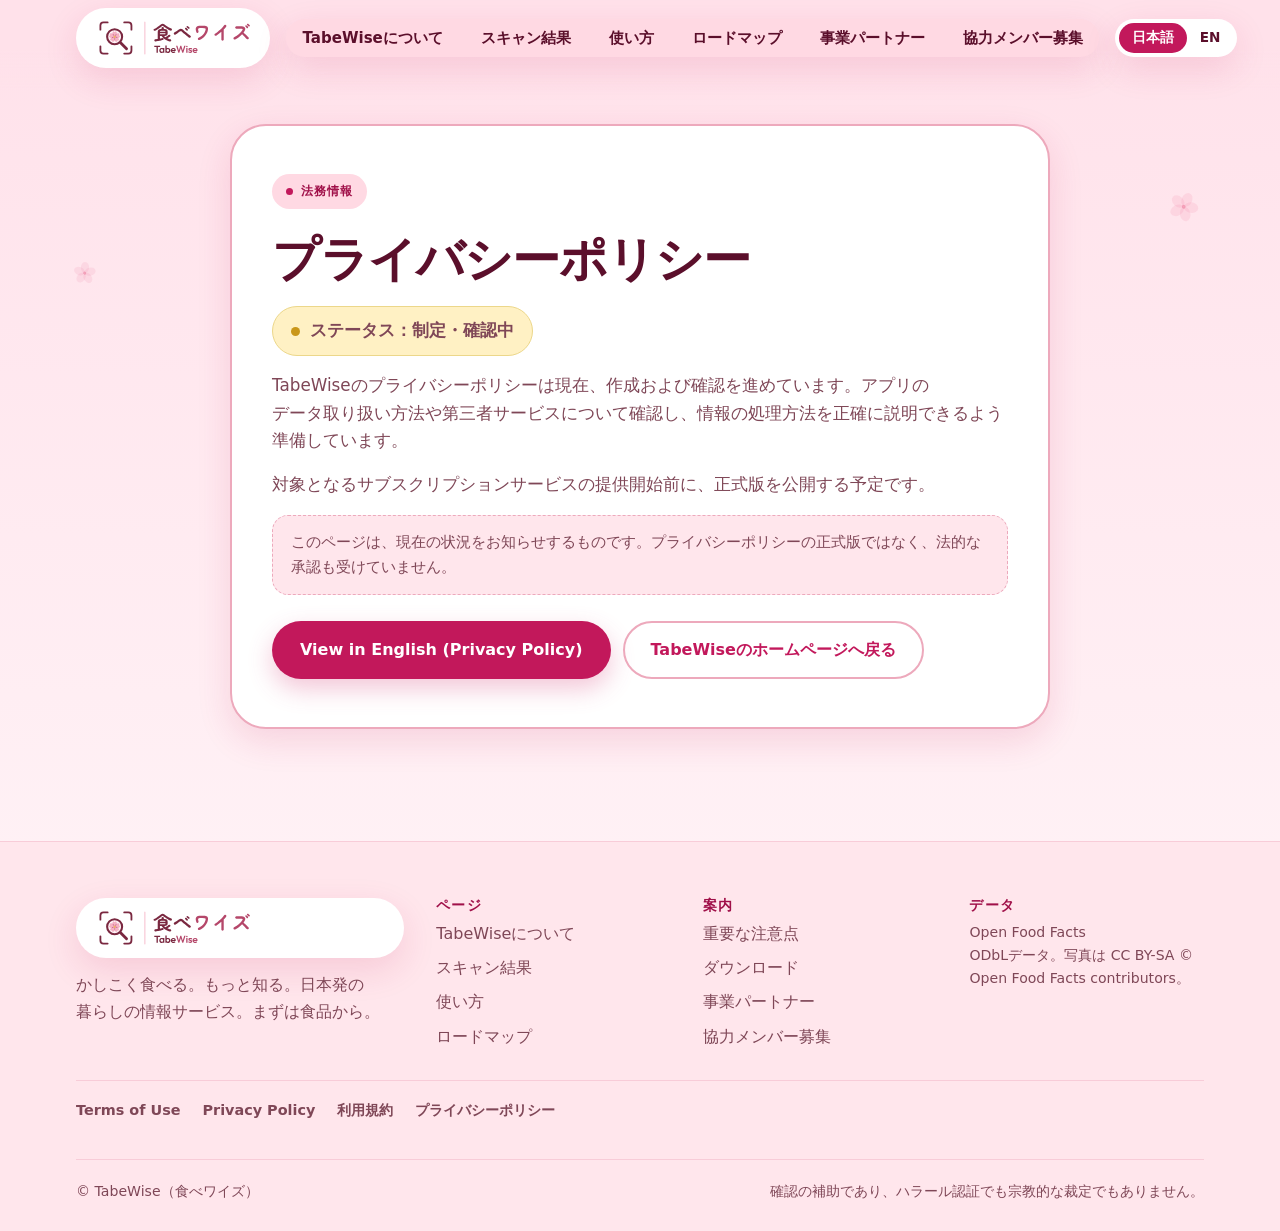
==== privacy-ja.html @ 38874833 "feat(site): add Terms of Use and Privacy Policy status pages (EN/JA), marked Under Review Co-Authore" ====
<!doctype html>
<html lang="ja">
<head>
<meta charset="utf-8">
<meta name="color-scheme" content="light">
<meta name="viewport" content="width=device-width, initial-scale=1">
<title>プライバシーポリシー｜TabeWise（食べワイズ）</title>
<meta name="description" content="TabeWiseプライバシーポリシーの状況：制定・確認中。対象となるサブスクリプションサービスの提供開始前に、正式版を公開する予定です。">
<meta name="theme-color" content="#ffe1ea">
<link rel="icon" type="image/svg+xml" href="images/favicon.svg">
<link rel="icon" type="image/png" sizes="32x32" href="images/favicon-32.png">
<link rel="alternate" hreflang="en" href="privacy.html">
<link rel="alternate" hreflang="ja" href="privacy-ja.html">
<meta property="og:type" content="website">
<meta property="og:site_name" content="TabeWise">
<meta property="og:title" content="プライバシーポリシー｜TabeWise（食べワイズ）">
<meta property="og:description" content="TabeWiseプライバシーポリシーの状況：制定・確認中。対象となるサブスクリプションサービスの提供開始前に、正式版を公開する予定です。">
<meta property="og:locale" content="ja_JP">
<link rel="stylesheet" href="css/style.css?v=14">
<link rel="stylesheet" href="css/legal.css?v=1">
</head>
<body>
<header class="nav">
  <div class="wrap">
    <a class="brand" href="index.html" aria-label="TabeWise 食べワイズ"><img src="images/tabewise-logo-animated.svg" width="166" height="52" alt="食べワイズ TabeWise"></a>
    <nav aria-label="Main" id="site-nav">
      <ul>
        <li><a href="index.html#about">TabeWiseについて</a></li>
        <li><a href="index.html#scan">スキャン結果</a></li>
        <li><a href="index.html#how">使い方</a></li>
        <li><a href="index.html#roadmap">ロードマップ</a></li>
        <li><a href="index.html#partners">事業パートナー</a></li>
        <li><a href="index.html#collaborators">協力メンバー募集</a></li>
      </ul>
    </nav>
    <div class="lang" role="group" aria-label="Language / 言語"><a href="privacy-ja.html" lang="ja" hreflang="ja" aria-current="page">日本語</a><a href="privacy.html" lang="en" hreflang="en">EN</a></div>
  </div>
</header>

<main id="main" class="legal-page">
  <div class="wrap">
    <div class="legal-card">
      <span class="eyebrow">法務情報</span>
      <h1>プライバシーポリシー</h1>
      <p class="legal-status" role="status"><i aria-hidden="true"></i><span>ステータス：制定・確認中</span></p>
      <p>TabeWiseのプライバシーポリシーは現在、作成および確認を進めています。アプリのデータ取り扱い方法や第三者サービスについて確認し、情報の処理方法を正確に説明できるよう準備しています。</p><p>対象となるサブスクリプションサービスの提供開始前に、正式版を公開する予定です。</p>
      <p class="note">このページは、現在の状況をお知らせするものです。プライバシーポリシーの正式版ではなく、法的な承認も受けていません。</p>
      <div class="legal-actions">
        <a class="btn btn-primary" href="privacy.html" lang="en" hreflang="en">View in English (Privacy Policy)</a>
        <a class="btn btn-ghost" href="index.html">TabeWiseのホームページへ戻る</a>
      </div>
    </div>
  </div>
</main>

<footer>
  <div class="wrap">
    <div class="fgrid">
      <div>
        <a class="brand" href="index.html#top" aria-label="TabeWise 食べワイズ"><img src="images/tabewise-logo-animated.svg" width="166" height="52" alt="食べワイズ TabeWise"></a>
        <p class="foot-p">かしこく食べる。もっと知る。日本発の暮らしの情報サービス。まずは食品から。</p>
      </div>
      <div><h4>ページ</h4><ul><li><a href="index.html#about">TabeWiseについて</a></li><li><a href="index.html#scan">スキャン結果</a></li><li><a href="index.html#how">使い方</a></li><li><a href="index.html#roadmap">ロードマップ</a></li></ul></div>
      <div><h4>案内</h4><ul><li><a href="index.html#limits">重要な注意点</a></li><li><a href="index.html#download">ダウンロード</a></li><li><a href="index.html#partners">事業パートナー</a></li><li><a href="index.html#collaborators">協力メンバー募集</a></li></ul></div>
      <div><h4>データ</h4><p class="foot-p fsm"><a href="https://world.openfoodfacts.org/" rel="noopener">Open Food Facts</a><br><span>ODbLデータ。写真は CC BY-SA © Open Food Facts contributors。</span></p></div>
    </div>
    <nav class="legal-links" aria-label="Legal"><a href="terms.html" lang="en">Terms of Use</a><a href="privacy.html" lang="en">Privacy Policy</a><a href="terms-ja.html" lang="ja">利用規約</a><a href="privacy-ja.html" lang="ja">プライバシーポリシー</a></nav>
    <div class="small"><span>© TabeWise（食べワイズ）</span><span>確認の補助であり、ハラール認証でも宗教的な裁定でもありません。</span></div>
  </div>
</footer>
</body>
</html>
---- css/style.css ----
:root{
    --bg:#fff0f3; --bg2:#ffe6ec; --card:#ffffff; --ink:#5b0f2b; --muted:#7f4757;
    --pink:#ffd9e3; --pink2:#eda9bc; --rose:#c2185b; --rose-d:#a01049;
    --lav:#e9defc; --mint:#dcefc6; --peach:#ffe3d2; --sky:#dcedff; --butter:#fff1c4;
    --bg-top:#ffe1ea; --bg-bottom:#fff8fa; --on-rose:#fff; --cta-a:#d6336f; --cta-b:#a01049;
    --line:#f8ccd8; --shadow:0 12px 34px rgba(201,36,92,.14); --dark:#ffd9e3; --on-dark:#5b0f2b; --green:#1d6a1f;
  }
  *{box-sizing:border-box}
  html{scroll-behavior:smooth}
  body{margin:0;background:url("data:image/svg+xml,%3Csvg xmlns=%22http://www.w3.org/2000/svg%22 width=%22900%22 height=%22900%22 viewBox=%220 0 900 900%22%3E%3Cg transform=%22translate%28407.1 503.8%29 rotate%28168%29%22 fill=%22%23ec6f94%22 fill-opacity=%220.11%22%3E%3Cellipse cx=%220%22 cy=%22-13.1%22 rx=%229.3%22 ry=%2212.5%22 transform=%22rotate%280%29%22/%3E%3Cellipse cx=%220%22 cy=%22-13.1%22 rx=%229.3%22 ry=%2212.5%22 transform=%22rotate%2872%29%22/%3E%3Cellipse cx=%220%22 cy=%22-13.1%22 rx=%229.3%22 ry=%2212.5%22 transform=%22rotate%28144%29%22/%3E%3Cellipse cx=%220%22 cy=%22-13.1%22 rx=%229.3%22 ry=%2212.5%22 transform=%22rotate%28216%29%22/%3E%3Cellipse cx=%220%22 cy=%22-13.1%22 rx=%229.3%22 ry=%2212.5%22 transform=%22rotate%28288%29%22/%3E%3Ccircle r=%223.3%22 fill-opacity=%22.5%22/%3E%3C/g%3E%3Cg transform=%22translate%28528.6 166.2%29 rotate%28227%29%22 fill=%22%23ec6f94%22 fill-opacity=%220.13%22%3E%3Cellipse cx=%220%22 cy=%22-9.5%22 rx=%226.7%22 ry=%229.0%22 transform=%22rotate%280%29%22/%3E%3Cellipse cx=%220%22 cy=%22-9.5%22 rx=%226.7%22 ry=%229.0%22 transform=%22rotate%2872%29%22/%3E%3Cellipse cx=%220%22 cy=%22-9.5%22 rx=%226.7%22 ry=%229.0%22 transform=%22rotate%28144%29%22/%3E%3Cellipse cx=%220%22 cy=%22-9.5%22 rx=%226.7%22 ry=%229.0%22 transform=%22rotate%28216%29%22/%3E%3Cellipse cx=%220%22 cy=%22-9.5%22 rx=%226.7%22 ry=%229.0%22 transform=%22rotate%28288%29%22/%3E%3Ccircle r=%222.4%22 fill-opacity=%22.5%22/%3E%3C/g%3E%3Cg transform=%22translate%2884.7 273.1%29 rotate%28291%29%22 fill=%22%23ec6f94%22 fill-opacity=%220.12%22%3E%3Cellipse cx=%220%22 cy=%22-5.7%22 rx=%224.1%22 ry=%225.5%22 transform=%22rotate%280%29%22/%3E%3Cellipse cx=%220%22 cy=%22-5.7%22 rx=%224.1%22 ry=%225.5%22 transform=%22rotate%2872%29%22/%3E%3Cellipse cx=%220%22 cy=%22-5.7%22 rx=%224.1%22 ry=%225.5%22 transform=%22rotate%28144%29%22/%3E%3Cellipse cx=%220%22 cy=%22-5.7%22 rx=%224.1%22 ry=%225.5%22 transform=%22rotate%28216%29%22/%3E%3Cellipse cx=%220%22 cy=%22-5.7%22 rx=%224.1%22 ry=%225.5%22 transform=%22rotate%28288%29%22/%3E%3Ccircle r=%221.5%22 fill-opacity=%22.5%22/%3E%3C/g%3E%3Cg transform=%22translate%2837.7 -16.0%29 rotate%28235%29%22 fill=%22%23ec6f94%22 fill-opacity=%220.12%22%3E%3Cellipse cx=%220%22 cy=%22-13.4%22 rx=%229.5%22 ry=%2212.8%22 transform=%22rotate%280%29%22/%3E%3Cellipse cx=%220%22 cy=%22-13.4%22 rx=%229.5%22 ry=%2212.8%22 transform=%22rotate%2872%29%22/%3E%3Cellipse cx=%220%22 cy=%22-13.4%22 rx=%229.5%22 ry=%2212.8%22 transform=%22rotate%28144%29%22/%3E%3Cellipse cx=%220%22 cy=%22-13.4%22 rx=%229.5%22 ry=%2212.8%22 transform=%22rotate%28216%29%22/%3E%3Cellipse cx=%220%22 cy=%22-13.4%22 rx=%229.5%22 ry=%2212.8%22 transform=%22rotate%28288%29%22/%3E%3Ccircle r=%223.4%22 fill-opacity=%22.5%22/%3E%3C/g%3E%3Cg transform=%22translate%2837.7 884.0%29 rotate%28235%29%22 fill=%22%23ec6f94%22 fill-opacity=%220.12%22%3E%3Cellipse cx=%220%22 cy=%22-13.4%22 rx=%229.5%22 ry=%2212.8%22 transform=%22rotate%280%29%22/%3E%3Cellipse cx=%220%22 cy=%22-13.4%22 rx=%229.5%22 ry=%2212.8%22 transform=%22rotate%2872%29%22/%3E%3Cellipse cx=%220%22 cy=%22-13.4%22 rx=%229.5%22 ry=%2212.8%22 transform=%22rotate%28144%29%22/%3E%3Cellipse cx=%220%22 cy=%22-13.4%22 rx=%229.5%22 ry=%2212.8%22 transform=%22rotate%28216%29%22/%3E%3Cellipse cx=%220%22 cy=%22-13.4%22 rx=%229.5%22 ry=%2212.8%22 transform=%22rotate%28288%29%22/%3E%3Ccircle r=%223.4%22 fill-opacity=%22.5%22/%3E%3C/g%3E%3Cg transform=%22translate%28937.7 -16.0%29 rotate%28235%29%22 fill=%22%23ec6f94%22 fill-opacity=%220.12%22%3E%3Cellipse cx=%220%22 cy=%22-13.4%22 rx=%229.5%22 ry=%2212.8%22 transform=%22rotate%280%29%22/%3E%3Cellipse cx=%220%22 cy=%22-13.4%22 rx=%229.5%22 ry=%2212.8%22 transform=%22rotate%2872%29%22/%3E%3Cellipse cx=%220%22 cy=%22-13.4%22 rx=%229.5%22 ry=%2212.8%22 transform=%22rotate%28144%29%22/%3E%3Cellipse cx=%220%22 cy=%22-13.4%22 rx=%229.5%22 ry=%2212.8%22 transform=%22rotate%28216%29%22/%3E%3Cellipse cx=%220%22 cy=%22-13.4%22 rx=%229.5%22 ry=%2212.8%22 transform=%22rotate%28288%29%22/%3E%3Ccircle r=%223.4%22 fill-opacity=%22.5%22/%3E%3C/g%3E%3Cg transform=%22translate%28937.7 884.0%29 rotate%28235%29%22 fill=%22%23ec6f94%22 fill-opacity=%220.12%22%3E%3Cellipse cx=%220%22 cy=%22-13.4%22 rx=%229.5%22 ry=%2212.8%22 transform=%22rotate%280%29%22/%3E%3Cellipse cx=%220%22 cy=%22-13.4%22 rx=%229.5%22 ry=%2212.8%22 transform=%22rotate%2872%29%22/%3E%3Cellipse cx=%220%22 cy=%22-13.4%22 rx=%229.5%22 ry=%2212.8%22 transform=%22rotate%28144%29%22/%3E%3Cellipse cx=%220%22 cy=%22-13.4%22 rx=%229.5%22 ry=%2212.8%22 transform=%22rotate%28216%29%22/%3E%3Cellipse cx=%220%22 cy=%22-13.4%22 rx=%229.5%22 ry=%2212.8%22 transform=%22rotate%28288%29%22/%3E%3Ccircle r=%223.4%22 fill-opacity=%22.5%22/%3E%3C/g%3E%3Cg transform=%22translate%28141.7 13.5%29 rotate%2821%29%22 fill=%22%23ec6f94%22 fill-opacity=%220.09%22%3E%3Cellipse cx=%220%22 cy=%22-9.6%22 rx=%226.8%22 ry=%229.2%22 transform=%22rotate%280%29%22/%3E%3Cellipse cx=%220%22 cy=%22-9.6%22 rx=%226.8%22 ry=%229.2%22 transform=%22rotate%2872%29%22/%3E%3Cellipse cx=%220%22 cy=%22-9.6%22 rx=%226.8%22 ry=%229.2%22 transform=%22rotate%28144%29%22/%3E%3Cellipse cx=%220%22 cy=%22-9.6%22 rx=%226.8%22 ry=%229.2%22 transform=%22rotate%28216%29%22/%3E%3Cellipse cx=%220%22 cy=%22-9.6%22 rx=%226.8%22 ry=%229.2%22 transform=%22rotate%28288%29%22/%3E%3Ccircle r=%222.4%22 fill-opacity=%22.5%22/%3E%3C/g%3E%3Cg transform=%22translate%28141.7 913.5%29 rotate%2821%29%22 fill=%22%23ec6f94%22 fill-opacity=%220.09%22%3E%3Cellipse cx=%220%22 cy=%22-9.6%22 rx=%226.8%22 ry=%229.2%22 transform=%22rotate%280%29%22/%3E%3Cellipse cx=%220%22 cy=%22-9.6%22 rx=%226.8%22 ry=%229.2%22 transform=%22rotate%2872%29%22/%3E%3Cellipse cx=%220%22 cy=%22-9.6%22 rx=%226.8%22 ry=%229.2%22 transform=%22rotate%28144%29%22/%3E%3Cellipse cx=%220%22 cy=%22-9.6%22 rx=%226.8%22 ry=%229.2%22 transform=%22rotate%28216%29%22/%3E%3Cellipse cx=%220%22 cy=%22-9.6%22 rx=%226.8%22 ry=%229.2%22 transform=%22rotate%28288%29%22/%3E%3Ccircle r=%222.4%22 fill-opacity=%22.5%22/%3E%3C/g%3E%3Cg transform=%22translate%28217.7 27.1%29 rotate%28159%29%22 fill=%22%23ec6f94%22 fill-opacity=%220.13%22%3E%3Cellipse cx=%220%22 cy=%22-9.0%22 rx=%226.4%22 ry=%228.6%22 transform=%22rotate%280%29%22/%3E%3Cellipse cx=%220%22 cy=%22-9.0%22 rx=%226.4%22 ry=%228.6%22 transform=%22rotate%2872%29%22/%3E%3Cellipse cx=%220%22 cy=%22-9.0%22 rx=%226.4%22 ry=%228.6%22 transform=%22rotate%28144%29%22/%3E%3Cellipse cx=%220%22 cy=%22-9.0%22 rx=%226.4%22 ry=%228.6%22 transform=%22rotate%28216%29%22/%3E%3Cellipse cx=%220%22 cy=%22-9.0%22 rx=%226.4%22 ry=%228.6%22 transform=%22rotate%28288%29%22/%3E%3Ccircle r=%222.3%22 fill-opacity=%22.5%22/%3E%3C/g%3E%3Cg transform=%22translate%28217.7 927.1%29 rotate%28159%29%22 fill=%22%23ec6f94%22 fill-opacity=%220.13%22%3E%3Cellipse cx=%220%22 cy=%22-9.0%22 rx=%226.4%22 ry=%228.6%22 transform=%22rotate%280%29%22/%3E%3Cellipse cx=%220%22 cy=%22-9.0%22 rx=%226.4%22 ry=%228.6%22 transform=%22rotate%2872%29%22/%3E%3Cellipse cx=%220%22 cy=%22-9.0%22 rx=%226.4%22 ry=%228.6%22 transform=%22rotate%28144%29%22/%3E%3Cellipse cx=%220%22 cy=%22-9.0%22 rx=%226.4%22 ry=%228.6%22 transform=%22rotate%28216%29%22/%3E%3Cellipse cx=%220%22 cy=%22-9.0%22 rx=%226.4%22 ry=%228.6%22 transform=%22rotate%28288%29%22/%3E%3Ccircle r=%222.3%22 fill-opacity=%22.5%22/%3E%3C/g%3E%3Cg transform=%22translate%28467.2 576.3%29 rotate%28238%29%22 fill=%22%23ec6f94%22 fill-opacity=%220.11%22%3E%3Cellipse cx=%220%22 cy=%22-9.3%22 rx=%226.6%22 ry=%228.9%22 transform=%22rotate%280%29%22/%3E%3Cellipse cx=%220%22 cy=%22-9.3%22 rx=%226.6%22 ry=%228.9%22 transform=%22rotate%2872%29%22/%3E%3Cellipse cx=%220%22 cy=%22-9.3%22 rx=%226.6%22 ry=%228.9%22 transform=%22rotate%28144%29%22/%3E%3Cellipse cx=%220%22 cy=%22-9.3%22 rx=%226.6%22 ry=%228.9%22 transform=%22rotate%28216%29%22/%3E%3Cellipse cx=%220%22 cy=%22-9.3%22 rx=%226.6%22 ry=%228.9%22 transform=%22rotate%28288%29%22/%3E%3Ccircle r=%222.4%22 fill-opacity=%22.5%22/%3E%3C/g%3E%3Cg transform=%22translate%28250.3 -2.1%29 rotate%28302%29%22 fill=%22%23ec6f94%22 fill-opacity=%220.12%22%3E%3Cellipse cx=%220%22 cy=%22-13.7%22 rx=%229.7%22 ry=%2213.1%22 transform=%22rotate%280%29%22/%3E%3Cellipse cx=%220%22 cy=%22-13.7%22 rx=%229.7%22 ry=%2213.1%22 transform=%22rotate%2872%29%22/%3E%3Cellipse cx=%220%22 cy=%22-13.7%22 rx=%229.7%22 ry=%2213.1%22 transform=%22rotate%28144%29%22/%3E%3Cellipse cx=%220%22 cy=%22-13.7%22 rx=%229.7%22 ry=%2213.1%22 transform=%22rotate%28216%29%22/%3E%3Cellipse cx=%220%22 cy=%22-13.7%22 rx=%229.7%22 ry=%2213.1%22 transform=%22rotate%28288%29%22/%3E%3Ccircle r=%223.5%22 fill-opacity=%22.5%22/%3E%3C/g%3E%3Cg transform=%22translate%28250.3 897.9%29 rotate%28302%29%22 fill=%22%23ec6f94%22 fill-opacity=%220.12%22%3E%3Cellipse cx=%220%22 cy=%22-13.7%22 rx=%229.7%22 ry=%2213.1%22 transform=%22rotate%280%29%22/%3E%3Cellipse cx=%220%22 cy=%22-13.7%22 rx=%229.7%22 ry=%2213.1%22 transform=%22rotate%2872%29%22/%3E%3Cellipse cx=%220%22 cy=%22-13.7%22 rx=%229.7%22 ry=%2213.1%22 transform=%22rotate%28144%29%22/%3E%3Cellipse cx=%220%22 cy=%22-13.7%22 rx=%229.7%22 ry=%2213.1%22 transform=%22rotate%28216%29%22/%3E%3Cellipse cx=%220%22 cy=%22-13.7%22 rx=%229.7%22 ry=%2213.1%22 transform=%22rotate%28288%29%22/%3E%3Ccircle r=%223.5%22 fill-opacity=%22.5%22/%3E%3C/g%3E%3Cg transform=%22translate%28283.7 206.7%29 rotate%2825%29%22 fill=%22%23ec6f94%22 fill-opacity=%220.13%22%3E%3Cellipse cx=%220%22 cy=%22-7.5%22 rx=%225.3%22 ry=%227.2%22 transform=%22rotate%280%29%22/%3E%3Cellipse cx=%220%22 cy=%22-7.5%22 rx=%225.3%22 ry=%227.2%22 transform=%22rotate%2872%29%22/%3E%3Cellipse cx=%220%22 cy=%22-7.5%22 rx=%225.3%22 ry=%227.2%22 transform=%22rotate%28144%29%22/%3E%3Cellipse cx=%220%22 cy=%22-7.5%22 rx=%225.3%22 ry=%227.2%22 transform=%22rotate%28216%29%22/%3E%3Cellipse cx=%220%22 cy=%22-7.5%22 rx=%225.3%22 ry=%227.2%22 transform=%22rotate%28288%29%22/%3E%3Ccircle r=%221.9%22 fill-opacity=%22.5%22/%3E%3C/g%3E%3C/svg%3E") 0 0/900px,linear-gradient(180deg,var(--bg-top),var(--bg-bottom));background-color:var(--bg);color:var(--ink);font:16px/1.65 Roboto,system-ui,-apple-system,"Hiragino Sans","Noto Sans JP",Segoe UI,sans-serif;overflow-x:hidden}
  a{color:var(--rose)}
  h1,h2,h3,h4{line-height:1.15;margin:0 0 .5em;letter-spacing:-.02em}
  p{margin:0 0 1em}
  .wrap{max-width:1160px;margin:0 auto;padding:0 16px}
  section{padding:80px 0}
  h2{font-size:clamp(1.8rem,4.5vw,2.8rem)}
  .eyebrow{display:inline-flex;align-items:center;gap:8px;background:var(--pink);color:var(--rose-d);font-weight:700;font-size:.78rem;letter-spacing:.07em;text-transform:uppercase;padding:7px 14px;border-radius:999px;margin-bottom:16px}
  .eyebrow::before{content:"";width:7px;height:7px;border-radius:50%;background:var(--rose)}
  .lead{color:var(--muted);font-size:1.1rem;max-width:40em}

  .btn{display:inline-flex;align-items:center;gap:8px;padding:14px 26px;border-radius:999px;font-weight:700;text-decoration:none;transition:.2s;border:2px solid transparent}
  .btn:hover{transform:translateY(-2px)}
  .btn-primary{background:var(--rose);color:var(--on-rose);box-shadow:0 10px 24px rgba(214,69,126,.3)}
  .btn-primary:hover{background:var(--rose-d)}
  .btn-ghost{background:transparent;color:var(--rose);border-color:var(--pink2)}
  .link{font-weight:700;text-decoration:none}
  .link::after{content:" →"}

  /* nav */
  header.nav{position:sticky;top:0;z-index:20;background:transparent;pointer-events:none}.nav .wrap>*{pointer-events:auto}
  .nav .wrap{display:flex;align-items:center;justify-content:space-between;height:76px;gap:16px}.brand{background:var(--card);padding:6px 14px 6px 8px;border-radius:999px;box-shadow:var(--shadow)}
  .brand{display:flex;align-items:center;gap:10px;font-weight:800;font-size:1.1rem;color:var(--ink);text-decoration:none}
  .logo{width:36px;height:36px;display:grid;place-items:center}.lang{display:flex;background:var(--card);border-radius:999px;padding:4px;box-shadow:var(--shadow)}.lang button{border:0;background:transparent;color:var(--ink);font-weight:700;font-size:.85rem;line-height:1;font-family:inherit;padding:8px 13px;border-radius:999px;cursor:pointer}.lang button[aria-pressed=true]{background:var(--rose);color:var(--on-rose)}
  .wm{font-weight:800;letter-spacing:-.4px;color:var(--ink)}.wm i{font-style:normal;font-size:.5em;letter-spacing:.12em;color:var(--rose);margin-left:.6em;font-weight:700}.lens{width:100%;height:100%;display:block}
  .nav ul{background:var(--pink);border-radius:999px;padding:6px 10px;box-shadow:var(--shadow);display:flex;gap:6px;list-style:none;margin:0;padding:0}
  .nav ul a{text-decoration:none;color:var(--ink);font-weight:600;font-size:.94rem;padding:7px 16px;border-radius:999px;display:block}
  .nav ul a:hover{background:#fff;color:var(--rose-d)}
  

  /* hero */
  .hero{position:relative;overflow:hidden;margin:-76px 12px 0;border-radius:0 0 40px 40px;padding:150px 0 0;text-align:center;background:transparent}
  .hero h1{font-size:clamp(2.5rem,7vw,5rem);max-width:13em;margin:0 auto 20px}
  .hero h1 em{font-style:normal;color:var(--rose)}
  .hero .lead{margin:0 auto 30px}
  .hero .cta{display:flex;gap:12px;justify-content:center;flex-wrap:wrap}

  /* marquee */
  .ticker{background:var(--pink);color:var(--rose-d);margin-top:0;overflow:hidden;white-space:nowrap;padding:16px 0}
  .track{display:inline-flex;gap:48px;animation:slide 30s linear infinite;padding-left:48px}
  .track span{font-weight:700;display:inline-flex;align-items:center;gap:48px}
  .track span::after{content:"✦";opacity:.7}
  @keyframes slide{to{transform:translateX(-50%)}}
  @media (prefers-reduced-motion:reduce){.track{animation:none}}

  /* built with */
  .emblem{width:104px;height:104px;margin:0 auto 14px;background:#fffafb;border-radius:50%;padding:10px;box-shadow:0 0 0 10px rgba(255,255,255,.55),var(--shadow)}

  /* about split */
  .split{display:grid;grid-template-columns:1fr 1fr;gap:56px;align-items:center}
  @media(max-width:860px){.split{grid-template-columns:1fr;gap:32px}}
  .art{border-radius:32px;min-height:340px;background:linear-gradient(145deg,var(--pink),var(--lav));position:relative;display:grid;place-items:center;overflow:hidden}
  .art::before,.art::after{content:"";position:absolute;border-radius:50%;background:rgba(255,255,255,.4)}
  .art::before{width:220px;height:220px;top:-60px;right:-50px}
  .art::after{width:150px;height:150px;bottom:-40px;left:-30px}
  .checks{list-style:none;padding:0;margin:20px 0 24px}
  .checks li{padding:10px 0 10px 40px;position:relative;font-weight:600}
  .checks li::before{content:"✓";position:absolute;left:0;top:9px;width:26px;height:26px;border-radius:50%;background:var(--pink);color:var(--rose-d);display:grid;place-items:center;font-size:.85rem}

  /* result slider */
  .slider{display:flex;gap:18px;overflow-x:auto;scroll-snap-type:x mandatory;padding:8px 2px 24px;margin-top:28px}
  .slide{flex:0 0 min(300px,80%);scroll-snap-align:start;border-radius:28px;padding:28px;min-height:260px;display:flex;flex-direction:column;justify-content:flex-end;color:#3a2230}
  .slide h5{margin:0 0 .5em;font-size:1.15rem;letter-spacing:.03em}
  .slide p{margin:0;font-size:.93rem}
  .slide .ic{font-size:2.4rem;margin-bottom:auto}
  .s1{background:#ffcfd9}.s2{background:var(--butter)}.s3{background:var(--sky)}.s4{background:var(--mint)}.s4 h5{color:#1d6a1f}
  .s5{background:repeating-linear-gradient(45deg,#f1eaee,#f1eaee 10px,#e8dfe4 10px,#e8dfe4 20px)}

  /* features + quote */
  .feats{display:grid;grid-template-columns:repeat(auto-fit,minmax(250px,1fr));gap:20px;margin-top:32px}
  .feat{padding:6px 0}
  .feat .ico{width:54px;height:54px;border-radius:18px;background:var(--pink);display:grid;place-items:center;font-size:1.5rem;margin-bottom:14px}
  .feat p{color:var(--muted);margin:0}

  /* services */
  .svc{display:grid;grid-template-columns:repeat(auto-fit,minmax(300px,1fr));gap:20px}
  .svc .card{background:var(--card);border:1px solid var(--line);border-radius:28px;padding:30px;box-shadow:var(--shadow)}
  .card .ico{width:54px;height:54px;border-radius:18px;display:grid;place-items:center;font-size:1.5rem;margin-bottom:16px}
  .card p{color:var(--muted)}

  /* stats */

  /* process */
  .steps{display:grid;grid-template-columns:repeat(auto-fit,minmax(240px,1fr));gap:20px;margin-top:32px;counter-reset:s}
  .step{background:var(--card);border:1px solid var(--line);border-radius:28px;padding:28px;position:relative}
  .step small{display:inline-block;background:var(--pink);color:var(--rose-d);font-weight:700;border-radius:999px;padding:3px 12px;margin-bottom:14px}
  .step p{color:var(--muted);margin:0}

  /* limits */
  .limits{background:var(--card);border:2px solid var(--pink2);border-radius:32px;padding:36px;box-shadow:var(--shadow)}
  .limits ul{padding-left:1.2em;color:var(--muted);margin:0}
  .limits li{margin-bottom:10px}
  .limits li b{color:var(--ink)}

  /* CTA */
  .cta-banner{border-radius:36px;padding:72px 28px;text-align:center;color:#fff;background:
    radial-gradient(circle at 15% 20%,rgba(255,255,255,.3) 0,transparent 35%),
    radial-gradient(circle at 90% 80%,rgba(233,222,252,.45) 0,transparent 40%),
    linear-gradient(135deg,var(--cta-a),var(--cta-b))}
  .cta-banner h2{max-width:14em;margin:0 auto 24px}
  .btn-white{background:#fff;color:var(--cta-b)}
  pre{background:rgba(255,255,255,.92);color:#4a2538;text-align:left;max-width:560px;margin:28px auto 0;padding:18px 22px;border-radius:20px;overflow:auto;font-size:.88rem;line-height:1.7}


  footer{background:var(--bg2);border-top:1px solid var(--line);padding:56px 0 28px;margin-top:40px}
  .fgrid{display:grid;grid-template-columns:1.4fr 1fr 1fr 1fr;gap:32px}
  @media(max-width:820px){.fgrid{grid-template-columns:1fr 1fr}}
  footer h4{font-size:.85rem;text-transform:uppercase;letter-spacing:.08em;color:var(--rose-d)}
  footer ul{list-style:none;margin:0;padding:0}
  footer li{margin-bottom:8px}
  footer a{color:var(--muted);text-decoration:none}
  footer a:hover{color:var(--rose)}
  footer .small{margin-top:36px;padding-top:20px;border-top:1px solid var(--line);color:var(--muted);font-size:.88rem;display:flex;justify-content:space-between;gap:12px;flex-wrap:wrap}

  /* Sakura app motifs */
  .waves{background-image:radial-gradient(circle at 50% 100%,transparent 0 18px,rgba(247,169,198,.35) 18px 20px,transparent 20px 28px,rgba(247,169,198,.3) 28px 30px,transparent 30px);background-size:48px 24px}
  .bloom{position:absolute;pointer-events:none;font-size:3rem;filter:drop-shadow(0 4px 6px rgba(201,36,92,.2))}
  .tagline{font-size:.8rem;letter-spacing:.22em;font-weight:700;color:var(--rose);text-transform:none}
  .tagline b{letter-spacing:.35em;font-weight:500;font-size:.7em;margin-left:6px}
  .shots{display:grid;grid-template-columns:repeat(auto-fit,minmax(220px,1fr));gap:24px;align-items:start;margin-top:32px}
  .shot{background:var(--card);border:6px solid var(--pink);border-radius:32px;overflow:hidden;box-shadow:var(--shadow)}
  .shot img{display:block;width:100%;height:auto}
  .cap{text-align:center;color:var(--muted);font-size:.9rem;margin-top:10px}


/* ---- TabeWise additions ---- */
.tight{padding-top:0}
.skip{position:absolute;left:-999px;top:8px;background:var(--rose);color:var(--on-rose);padding:10px 16px;border-radius:10px;z-index:50}
.skip:focus{left:8px}
:focus-visible{outline:3px solid var(--rose);outline-offset:3px;border-radius:8px}
section[id]{scroll-margin-top:84px}
.eyebrow{text-transform:none}
.eyebrow.on-pink{background:rgba(255,255,255,.9)}
.cta-banner .eyebrow::before{background:var(--rose)}

/* nav: tablet + mobile */
.nav nav{display:block}
.nav-dl{padding:9px 20px}
.menu-btn{display:none;width:44px;height:44px;border-radius:50%;border:0;background:var(--card);box-shadow:var(--shadow);cursor:pointer;flex:none;position:relative}
.menu-btn span{position:absolute;left:12px;right:12px;height:2px;border-radius:2px;background:var(--ink);transition:.2s}
.menu-btn span:nth-child(1){top:15px}.menu-btn span:nth-child(2){top:21px}.menu-btn span:nth-child(3){top:27px}
.menu-btn[aria-expanded=true] span:nth-child(1){top:21px;transform:rotate(45deg)}
.menu-btn[aria-expanded=true] span:nth-child(2){opacity:0}
.menu-btn[aria-expanded=true] span:nth-child(3){top:21px;transform:rotate(-45deg)}
@media(max-width:1440px){.nav-dl{display:none}}
@media(max-width:1200px){
  .nav .wrap{gap:10px}
  .nav .wrap .brand{margin-right:auto}
  .menu-btn{display:block}
  .nav nav{position:absolute;left:16px;right:16px;top:70px;display:none}
  .nav nav.open{display:block}
  .nav nav ul{flex-direction:column;border-radius:24px;padding:10px;gap:2px;background:var(--card);border:1px solid var(--line)}
  .nav nav ul a{padding:12px 16px}
}
@media(max-width:420px){.wm i{display:none}.brand{padding-right:12px}}

/* hero */
.status-row{display:grid;grid-template-columns:repeat(auto-fit,minmax(240px,1fr));gap:14px;max-width:720px;margin:40px auto 0;text-align:left}
.status-card{background:rgba(255,255,255,.85);border:1px solid var(--line);border-radius:22px;padding:16px 20px;box-shadow:var(--shadow)}
.status-card p{margin:8px 0 0;color:var(--muted);font-size:.95rem}
.hero{padding-bottom:56px}
.tagline{margin-bottom:14px}
.tagline b{font-weight:700}

/* status badges */
.st{display:inline-block;font-size:.78rem;font-weight:700;line-height:1;padding:6px 12px;border-radius:999px;white-space:nowrap}
.st-now{background:var(--mint);color:#1d5a20;border:1px solid #b9dc9b}
.st-part{background:var(--butter);color:#6a4c00;border:1px solid #ecd78a}
.st-plan{background:var(--lav);color:#4b2b86;border:1px solid #cdb9f2}
.st-idea{background:#eef0f4;color:#4a5160;border:1px solid #d5d9e2}

/* about art */
.art-lens{position:relative;width:min(240px,60%);aspect-ratio:1;background:#fffafb;border-radius:50%;padding:28px;box-shadow:0 0 0 14px rgba(255,255,255,.5),var(--shadow)}

/* section sub-heads */
.sub{font-size:clamp(1.3rem,3vw,1.8rem);margin:56px 0 18px;display:flex;align-items:center;gap:12px;flex-wrap:wrap}
.mini{margin:34px 0 0;font-size:1.05rem}
.svc.three{grid-template-columns:repeat(auto-fit,minmax(280px,1fr))}
.svc .card h3,.svc .card h4{margin:0 0 .4em;font-size:1.2rem}
.svc .card .st{margin-bottom:12px}
.card p{margin:0}

/* legends */
.legends{display:grid;grid-template-columns:repeat(auto-fit,minmax(300px,1fr));gap:20px;margin-top:28px}
.legend{background:var(--card);border:1px solid var(--line);border-radius:24px;padding:22px 24px}
.legend h3{font-size:1.05rem;margin-bottom:12px}
.legend p{margin:0 0 10px;display:flex;gap:10px;align-items:baseline;flex-wrap:wrap}
.legend b{color:var(--rose-d);min-width:5.5em}
.lg{color:var(--muted);font-size:.93rem;flex:1 1 200px}

/* nutrition */
.nutri{list-style:none;margin:22px 0 18px;padding:0;display:grid;grid-template-columns:repeat(auto-fit,minmax(150px,1fr));gap:12px}
.nutri li{background:var(--card);border:2px dashed var(--pink2);border-radius:20px;padding:16px 18px}
.nutri b{display:block;color:var(--ink)}
.nutri span{color:var(--muted);font-size:.9rem}
.note{background:var(--butter);border-radius:20px;padding:16px 20px;color:#4d3b00;max-width:56em}

/* ingredient rows */
.rows{display:grid;gap:14px}
.row{display:flex;gap:18px;justify-content:space-between;align-items:flex-start;background:var(--card);border:1px solid var(--line);border-radius:22px;padding:20px 24px;box-shadow:var(--shadow)}
.row h4{margin:0 0 .3em;font-size:1.1rem}
.row p{margin:0;color:var(--muted);max-width:52em}
@media(max-width:560px){.row{flex-direction:column}}

/* roadmap */
.road{display:grid;grid-template-columns:repeat(auto-fit,minmax(260px,1fr));gap:20px;margin-top:28px}
.road .col{background:var(--card);border:1px solid var(--line);border-radius:28px;padding:26px;box-shadow:var(--shadow)}
.road ul{margin:16px 0 0;padding-left:1.2em;color:var(--muted)}
.road li{margin-bottom:8px}
.fine{margin-top:20px;color:var(--muted);font-size:.92rem}

/* shots as figures */
.shots figure{margin:0}
.shots figure.wide{grid-column:span 2}
@media(max-width:700px){.shots figure.wide{grid-column:auto}}

/* download */
.dl-note{margin:18px auto 0;max-width:46em;opacity:.95;font-size:.92rem}
.cta-banner .btn-white:hover{background:#fff7fa}

/* partners */
.partners{background:var(--card);border:2px solid var(--pink2);border-radius:36px;padding:48px 36px;box-shadow:var(--shadow);max-width:900px;margin:0 auto}
.partners .pl{font-size:clamp(1.3rem,3vw,1.8rem);font-weight:800;color:var(--rose);margin:0 0 14px;letter-spacing:-.01em}
.contact-area{margin:22px 0 8px}
.contact-area[hidden],[hidden]{display:none!important}
.pending{background:var(--bg2);border:1px dashed var(--pink2);border-radius:16px;padding:14px 18px;color:var(--muted);margin:0}
.legal{margin:22px 0 0;padding-top:18px;border-top:1px solid var(--line);color:var(--muted);font-size:.85rem}

/* footer */
.foot-p{color:var(--muted);margin-top:14px;max-width:24em}
.foot-p.fsm{font-size:.88rem;margin-top:0}

.nav .wrap>*,.nav ul a,.lang button,.wm{white-space:nowrap}
.hero h1,h2{text-wrap:balance}
.hero h1 em{display:inline-block}
.shots figure.wide{max-width:640px;margin:0 auto;grid-column:1/-1}
.nb{display:inline-block}
html:lang(ja) body{word-break:auto-phrase}
header.nav::before{content:"";position:absolute;inset:0 0 -14px;background:linear-gradient(var(--bg-top) 55%,transparent);z-index:-1;pointer-events:none}

/* coming-soon (disabled) buttons */
.btn-soft{background:var(--card);color:var(--rose-d);border-color:var(--pink2)}
.btn.is-disabled{cursor:not-allowed;box-shadow:none;transform:none!important;user-select:none}
.btn-primary.is-disabled{background:var(--pink);color:var(--muted)}
.btn-white.is-disabled{background:rgba(255,255,255,.72);color:var(--cta-b)}
.btn-soft.is-disabled{opacity:.9}

/* screenshot slots */
.shot-slot{aspect-ratio:9/19;max-width:300px;margin:0 auto;border:3px dashed var(--pink2);border-radius:32px;background:rgba(255,255,255,.7);display:flex;flex-direction:column;align-items:center;justify-content:center;gap:14px;color:var(--muted);font-weight:600;text-align:center;padding:24px}
.shot-slot .lens{width:72px;height:72px;opacity:.55}
.shots figure{max-width:320px;margin:0 auto}
.cta-banner .btn{margin-top:18px}

/* Official TabeWise animated logo */
.brand{padding:4px 14px}
.brand img{height:52px;width:auto;display:block}
@media(max-width:420px){.brand img{height:44px}}

/* Store badges (Android / iPhone) */
.btn .ico{width:1.25em;height:1.25em;flex:none}
.store-row{display:flex;gap:12px;justify-content:center;flex-wrap:wrap;margin-top:18px}
.store-row .btn{margin-top:0}

/* Themes block */
h3.sub{margin:56px 0 8px;font-size:1.5rem;color:var(--ink)}


/* ---- Site themes: the same four palettes as the app (Sakura is the default) ---- */
.brand{background:#fff}
:root[data-theme=sky]{
  --bg:#f3fafc; --bg2:#e5f3f7; --card:#fff; --ink:#17303a; --muted:#4a6672;
  --pink:#d6edf3; --pink2:#a8cfda; --rose:#1e6c87; --rose-d:#165670; --line:#cde5ec;
  --bg-top:#ddf0f6; --bg-bottom:#f7fcfd; --on-rose:#fff; --cta-a:#2a8aa8; --cta-b:#165670;
  --shadow:0 12px 34px rgba(30,108,135,.14);
}
:root[data-theme=matcha]{
  --bg:#f6faf0; --bg2:#eef4e4; --card:#fff; --ink:#22301a; --muted:#566a4a;
  --pink:#e4f0d3; --pink2:#c8d9b0; --rose:#387028; --rose-d:#244c1b; --line:#dfeacf;
  --bg-top:#eaf4dc; --bg-bottom:#f9fcf4; --on-rose:#fff; --cta-a:#4a8a37; --cta-b:#244c1b;
  --shadow:0 12px 34px rgba(56,112,40,.13);
}
:root[data-theme=dark]{
  --bg:#0e1626; --bg2:#16233a; --card:#16233a; --ink:#eef3fc; --muted:#9fb0cc;
  --pink:#1f3050; --pink2:#37507d; --rose:#a9c8f5; --rose-d:#8fb8ee; --line:#26385a;
  --bg-top:#0e1626; --bg-bottom:#0e1626; --on-rose:#0e1626; --cta-a:#2b4a7e; --cta-b:#16233a;
  --mint:#1f3a1a; --lav:#2a2450; --peach:#3a2a22; --sky:#1b3556; --butter:#3b2d0c;
  --shadow:0 12px 34px rgba(0,0,0,.35); --green:#b7db94;
  color-scheme:dark;
}
:root[data-theme=sky] body,:root[data-theme=matcha] body,:root[data-theme=dark] body{
  background:linear-gradient(180deg,var(--bg-top),var(--bg-bottom));background-color:var(--bg)}
:root[data-theme=dark] .st-now{color:#b7db94;border-color:#3d6b34}
:root[data-theme=dark] .st-part{color:#ffd27a;border-color:#6b5420}
:root[data-theme=dark] .st-plan{color:#cdb9f2;border-color:#5a4a8f}
:root[data-theme=dark] .s4 h5{color:#b7db94}
:root[data-theme=dark] .note,:root[data-theme=dark] [class*=warn]{color:#ffd27a}
:root[data-theme=dark] .shot-slot{background:rgba(22,35,58,.7)}
:root[data-theme] body,.nav,.card,.shot-slot,.btn{transition:background-color .25s,color .25s,border-color .25s}

/* Theme picker + app screens */
.theme-picker{display:flex;gap:10px;flex-wrap:wrap;justify-content:center;margin:28px 0 8px}
.theme-picker button{display:inline-flex;align-items:center;gap:10px;padding:10px 18px 10px 12px;border-radius:999px;border:2px solid var(--pink2);background:var(--card);color:var(--ink);font:700 .95rem/1 inherit;font-family:inherit;cursor:pointer;transition:.2s}
.theme-picker button:hover{transform:translateY(-2px)}
.theme-picker button[aria-checked=true]{border-color:var(--rose);box-shadow:0 0 0 3px var(--pink)}
.theme-picker .sw{width:26px;height:26px;border-radius:50%;border:2px solid rgba(0,0,0,.08);flex:none}
.theme-note{text-align:center;color:var(--muted);margin:8px auto 0;font-size:.95rem}
.shots figure .shot-img{display:block;width:100%;height:auto;border-radius:32px;border:6px solid var(--pink);background:var(--card);box-shadow:var(--shadow)}
.shots figure .shot-img[hidden]{display:none}
:root[data-theme=dark] .s1,:root[data-theme=dark] .s2,:root[data-theme=dark] .s3,:root[data-theme=dark] .s4{color:#eef3fc}
:root[data-theme=dark] .s1{background:#3a1b19}:root[data-theme=dark] .s1 h5{color:#ff9a90}
:root[data-theme=dark] .s2 h5{color:#ffd27a}
:root[data-theme=dark] .s3 h5{color:#a9c8f5}
:root[data-theme=dark] .s4 h5{color:#b7db94}

/* Active navigation link (same look as the pressed language button, so it follows every theme) */
.nav ul a.active{background:var(--rose);color:var(--on-rose)}
.nav ul a.active:hover{background:var(--rose-d);color:var(--on-rose)}

/* Collaborators section */
#collaborators .feats{margin-top:26px}
#collaborators .sub{margin:34px 0 12px}
.collab-list{margin:0 0 18px;padding-left:1.3em;color:var(--ink)}.collab-list li{margin:6px 0}
.collab-note{color:var(--muted);font-size:.92rem;margin:0 0 22px}
#collaborators .pl{font-size:clamp(1.3rem,3vw,1.8rem);font-weight:800;color:var(--rose);margin:0 0 14px;letter-spacing:-.01em}
.collab-contact{margin-top:6px}.collab-contact p{margin:0 0 6px;color:var(--muted)}
.collab-contact .mail{font-weight:800;font-size:1.15rem;color:var(--rose);text-decoration:underline;text-underline-offset:3px;word-break:break-all}

/* Development status section */
#status .lead{margin:0 0 10px}
#status .status-cards{margin-top:26px}
#status .card ul{margin:12px 0 0;padding-left:1.2em;color:var(--muted)}#status .card li{margin-bottom:6px}
#status .card p+p,#status .card ul+p{margin-top:12px}
#status .card .fine{margin-top:14px;font-size:.88rem}
#status .status-foot{margin-top:30px}#status .status-foot .lead{margin:0 0 12px}
#status .progress{height:10px;border-radius:999px;background:var(--line);overflow:hidden;margin:6px 0 6px}
#status .progress .bar{height:100%;border-radius:999px;background:linear-gradient(90deg,var(--cta-a),var(--cta-b))}
#status .card .pct{font-weight:800;color:var(--rose);margin:0 0 12px;font-size:.95rem}

/* Small phones (<=400px): keep the header on one line and let status chips wrap */
@media(max-width:400px){
  .nav .wrap{gap:6px}
  .brand{padding:4px 10px 4px 6px}
  .brand img{height:34px}
  .lang button{padding:7px 9px;font-size:.78rem}
  .st{white-space:normal;line-height:1.3}
}

/* Hero: Japanese text larger, English text smaller */
.hero .tagline{font-size:.72rem}
.hero .tagline b{font-size:1.65em;letter-spacing:.2em;margin-left:10px;vertical-align:-.08em}
.hero .eyebrow{font-size:.72rem}
html:lang(ja) .hero .eyebrow{font-size:.98rem;letter-spacing:.04em}
.hero .tagline b{margin-left:0;margin-right:10px}

/* Footer legal links */
.legal-links{display:flex;flex-wrap:wrap;gap:6px 22px;margin:22px 0 4px;padding-top:18px;border-top:1px solid var(--line)}
.legal-links a{color:var(--muted);text-decoration:none;font-size:.9rem;font-weight:600}
.legal-links a:hover{color:var(--rose);text-decoration:underline}
---- css/legal.css ----
/* Legal status pages (Terms of Use / Privacy Policy). Uses the site's tokens from style.css. */
.lang a{border:0;background:transparent;color:var(--ink);font-weight:700;font-size:.85rem;line-height:1;padding:8px 13px;border-radius:999px;text-decoration:none;display:inline-block}
.lang a[aria-current=page]{background:var(--rose);color:var(--on-rose)}
.legal-page{padding:48px 0 72px}
.legal-card{background:var(--card);border:2px solid var(--pink2);border-radius:36px;padding:48px 40px;box-shadow:var(--shadow);max-width:820px;margin:0 auto}
.legal-card h1{margin:6px 0 18px;font-size:clamp(2rem,5vw,3rem);line-height:1.2;color:var(--ink)}
.legal-status{display:inline-flex;align-items:center;gap:10px;margin:0 0 22px;padding:10px 18px;border-radius:999px;background:var(--butter);color:#6a4c00;border:1px solid #ecd78a;font-weight:800}
.legal-status i{width:9px;height:9px;border-radius:50%;background:#c9971a;display:inline-block}
.legal-card p{margin:0 0 16px;color:var(--muted);font-size:1.05rem}
.legal-card .note{background:var(--bg2);border:1px dashed var(--pink2);border-radius:16px;padding:14px 18px;font-size:.95rem;color:var(--muted)}
.legal-actions{display:flex;flex-wrap:wrap;gap:12px;margin-top:26px}
@media(max-width:560px){.legal-card{padding:32px 22px;border-radius:28px}.legal-card h1{font-size:1.7rem;word-break:keep-all;overflow-wrap:anywhere}.legal-page{padding:28px 0 56px}}
@media(max-width:1200px){header.nav nav{display:none}}
:root[data-theme=dark] .legal-status{color:#ffd27a;border-color:#6b5420}
@media(max-width:360px){.legal-card h1{font-size:1.45rem}}
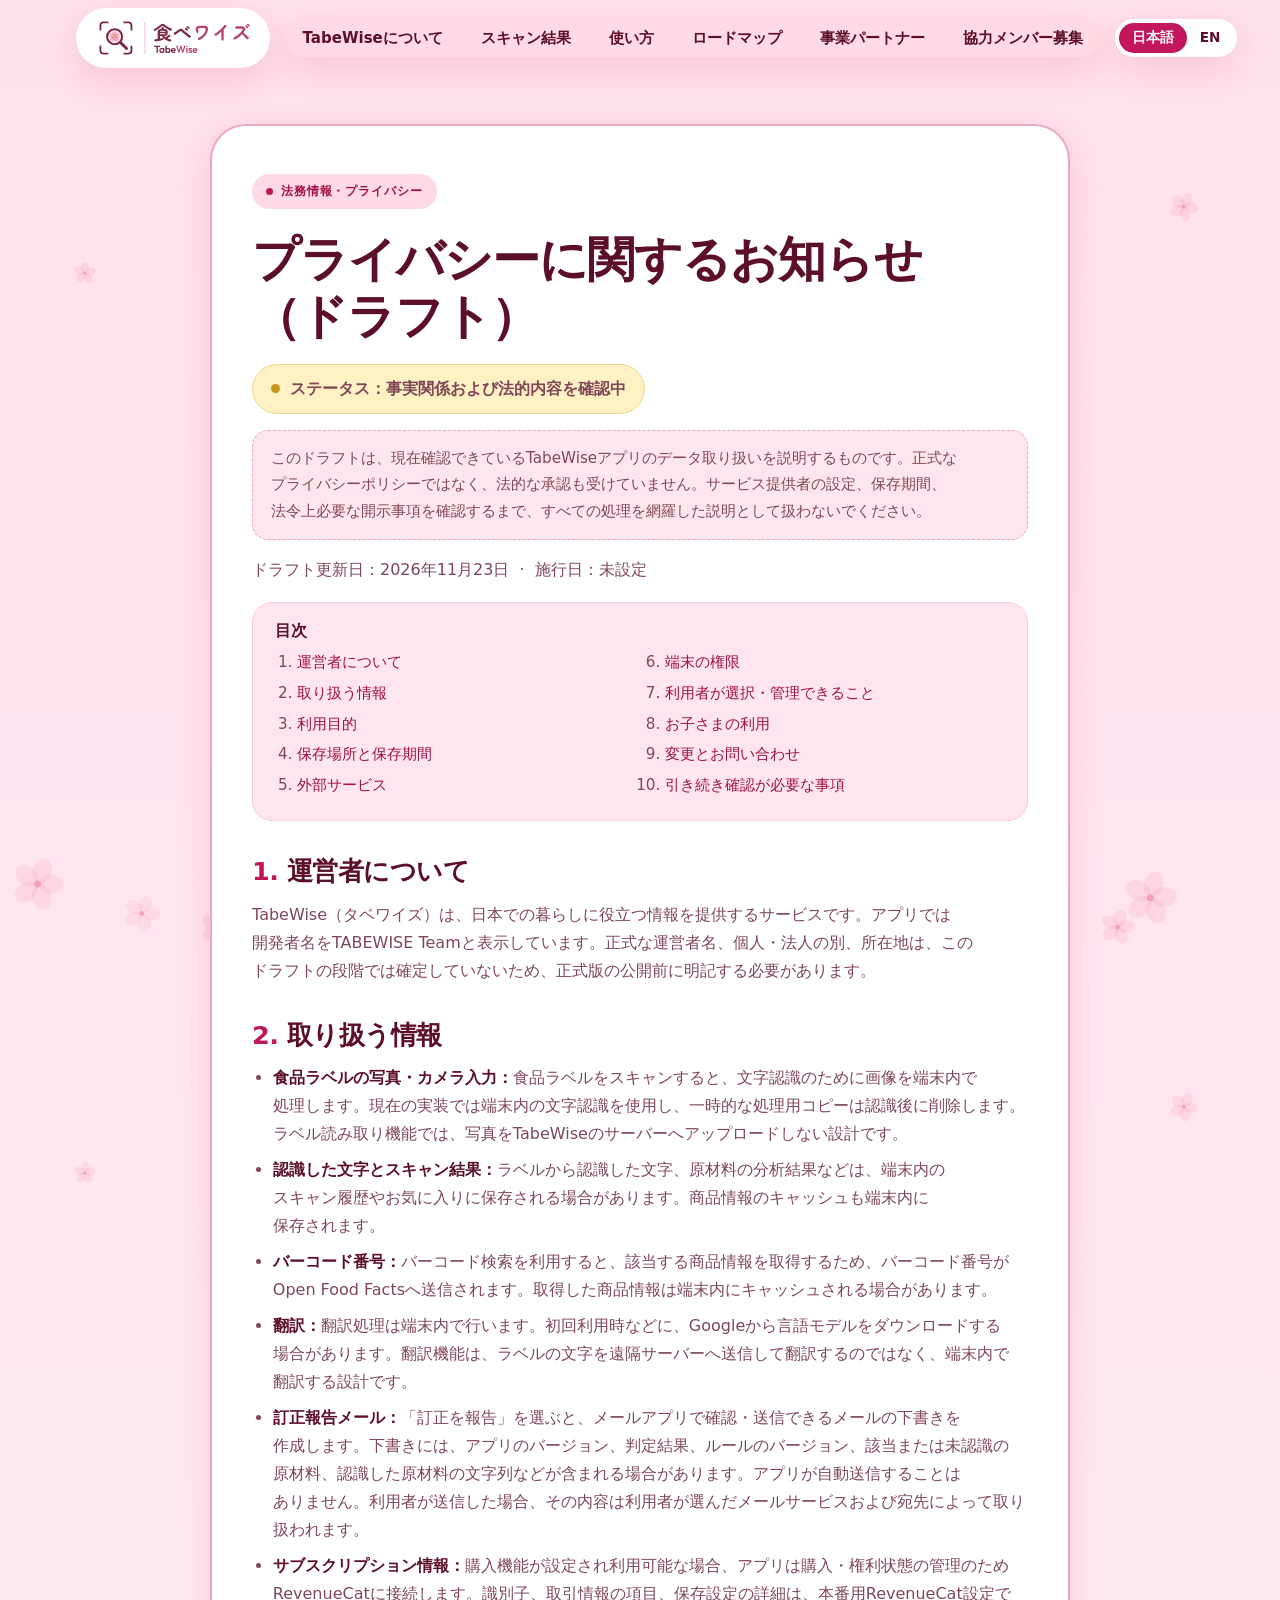
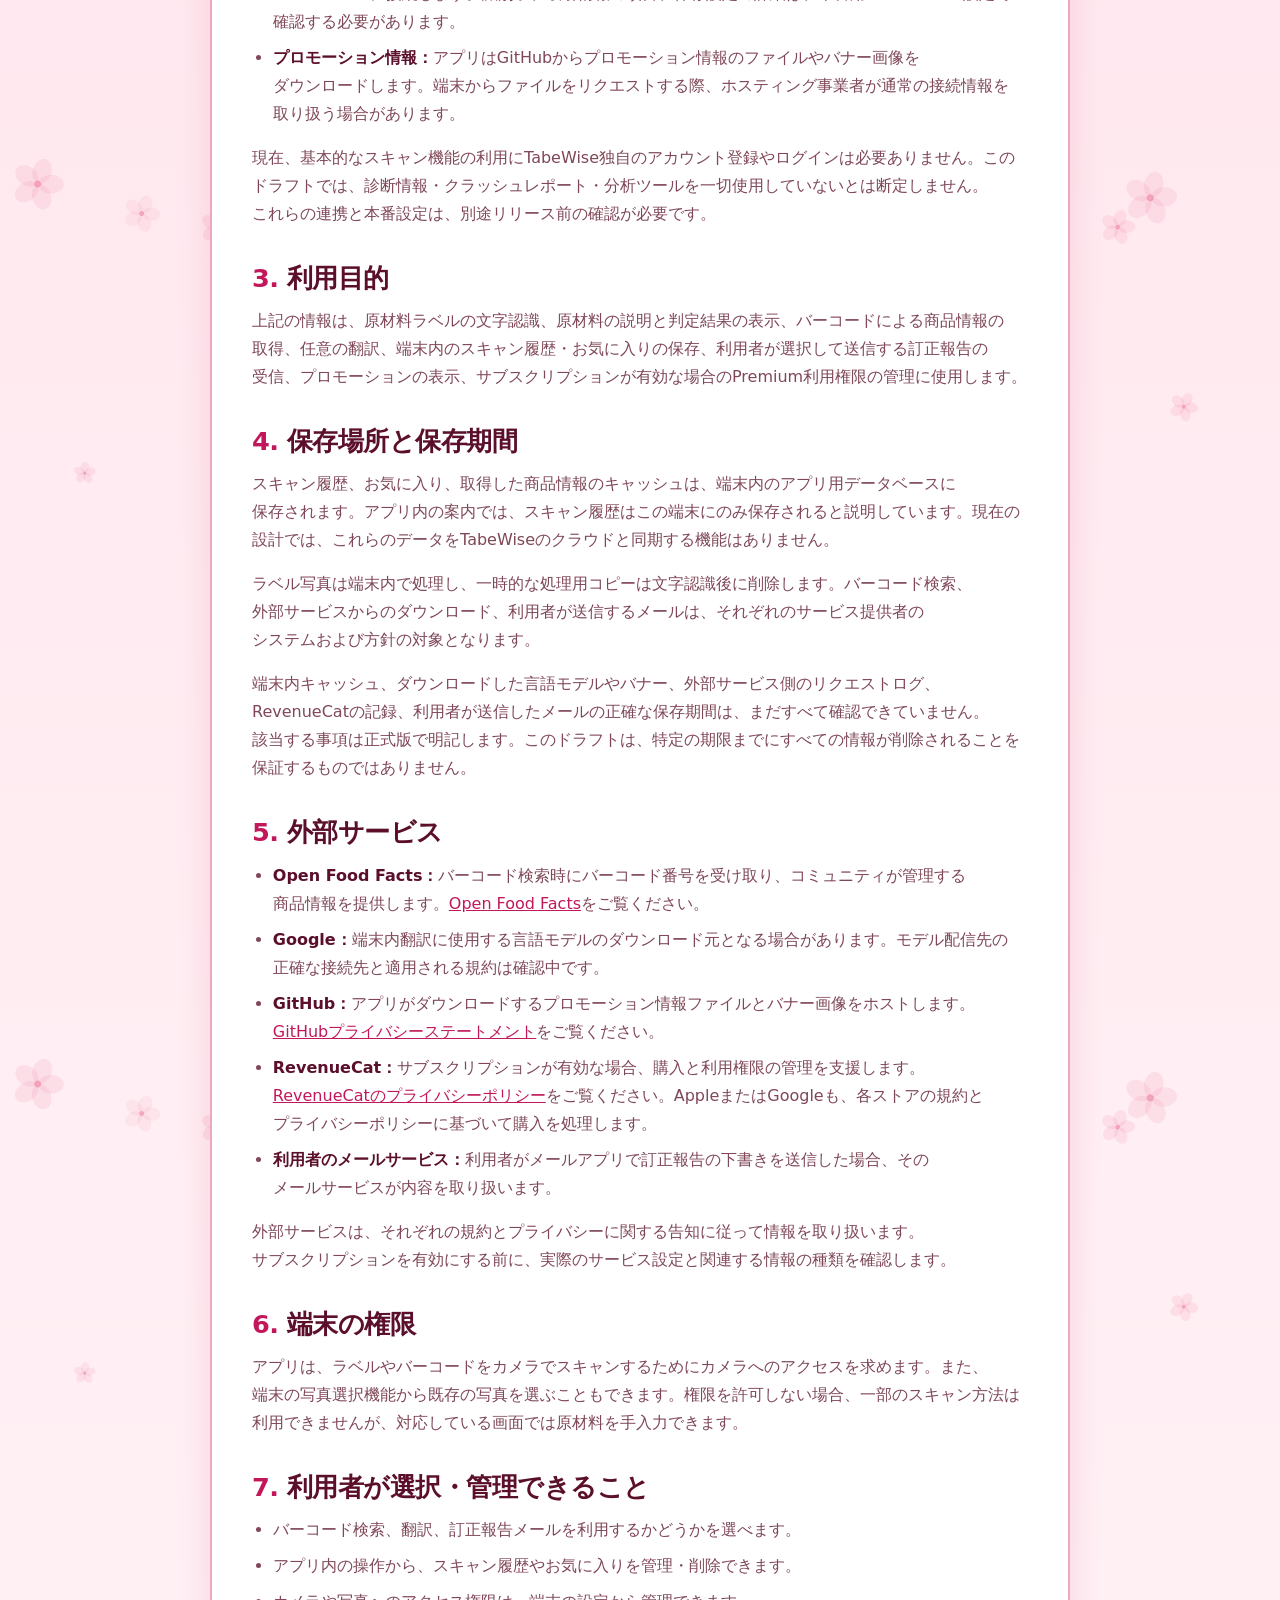
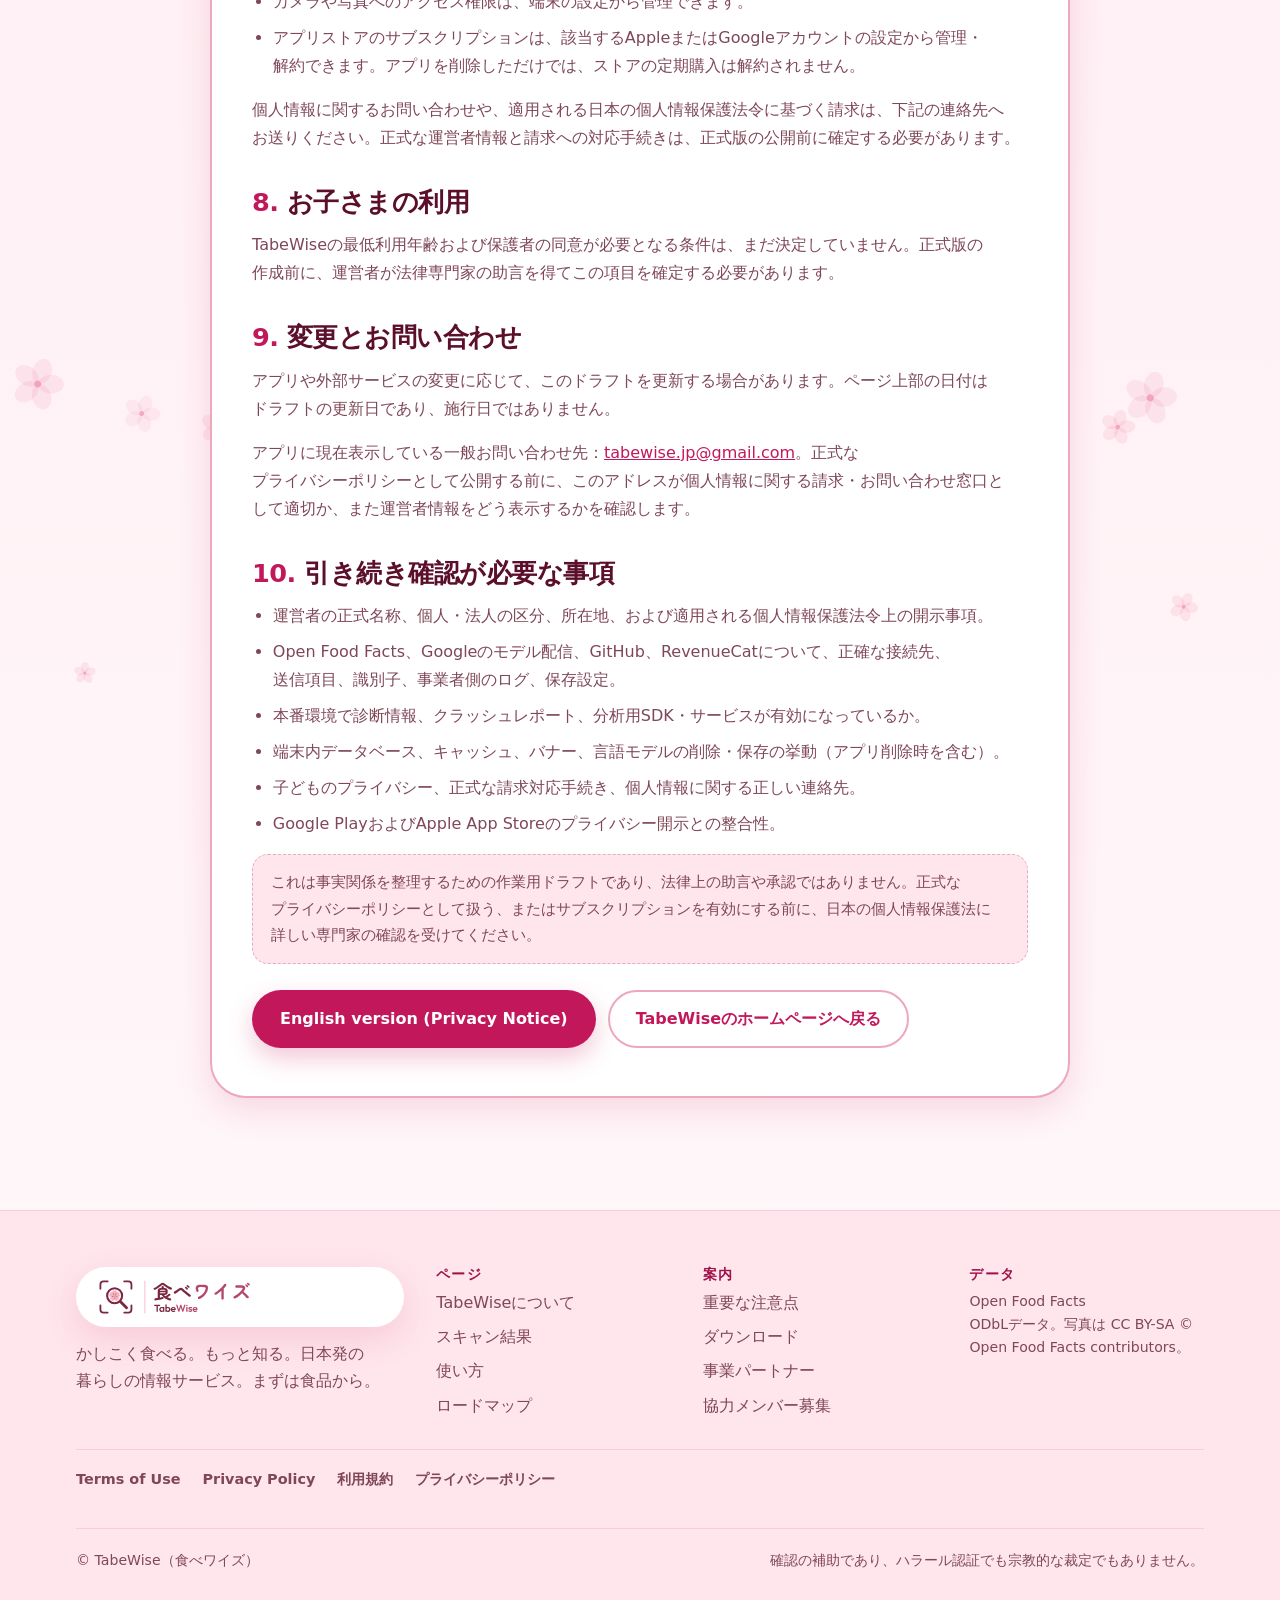
==== commit 41cd6572: "docs(legal): update privacy-ja.html with verified app disclosures" ====
--- a/privacy-ja.html
+++ b/privacy-ja.html
@@ -39,17 +39,83 @@
 
 <main id="main" class="legal-page">
   <div class="wrap">
-    <div class="legal-card">
-      <span class="eyebrow">法務情報</span>
-      <h1>プライバシーポリシー</h1>
-      <p class="legal-status" role="status"><i aria-hidden="true"></i><span>ステータス：制定・確認中</span></p>
-      <p>TabeWiseのプライバシーポリシーは現在、作成および確認を進めています。アプリのデータ取り扱い方法や第三者サービスについて確認し、情報の処理方法を正確に説明できるよう準備しています。</p><p>対象となるサブスクリプションサービスの提供開始前に、正式版を公開する予定です。</p>
-      <p class="note">このページは、現在の状況をお知らせするものです。プライバシーポリシーの正式版ではなく、法的な承認も受けていません。</p>
+    <article class="legal-card legal-doc">
+      <span class="eyebrow">法務情報・プライバシー</span>
+      <h1>プライバシーに関するお知らせ（ドラフト）</h1>
+      <p class="legal-status" role="status"><i aria-hidden="true"></i><span>ステータス：事実関係および法的内容を確認中</span></p>
+      <p class="note">このドラフトは、現在確認できているTabeWiseアプリのデータ取り扱いを説明するものです。正式なプライバシーポリシーではなく、法的な承認も受けていません。サービス提供者の設定、保存期間、法令上必要な開示事項を確認するまで、すべての処理を網羅した説明として扱わないでください。</p>
+      <p class="doc-meta">ドラフト更新日：2026年11月23日 &nbsp;·&nbsp; 施行日：未設定</p>
+      <nav class="toc" aria-label="目次"><h2>目次</h2><ol>
+        <li><a href="#controller">運営者について</a></li><li><a href="#data">取り扱う情報</a></li><li><a href="#purpose">利用目的</a></li><li><a href="#storage">保存場所と保存期間</a></li><li><a href="#providers">外部サービス</a></li><li><a href="#permissions">端末の権限</a></li><li><a href="#choices">利用者が選択・管理できること</a></li><li><a href="#children">お子さまの利用</a></li><li><a href="#changes">変更とお問い合わせ</a></li><li><a href="#pending">引き続き確認が必要な事項</a></li>
+      </ol></nav>
+      <section class="doc-section" id="controller"><h2><span class="num">1.</span> 運営者について</h2>
+        <p>TabeWise（タベワイズ）は、日本での暮らしに役立つ情報を提供するサービスです。アプリでは開発者名をTABEWISE Teamと表示しています。正式な運営者名、個人・法人の別、所在地は、このドラフトの段階では確定していないため、正式版の公開前に明記する必要があります。</p>
+      </section>
+      <section class="doc-section" id="data"><h2><span class="num">2.</span> 取り扱う情報</h2>
+        <ul>
+          <li><strong>食品ラベルの写真・カメラ入力：</strong>食品ラベルをスキャンすると、文字認識のために画像を端末内で処理します。現在の実装では端末内の文字認識を使用し、一時的な処理用コピーは認識後に削除します。ラベル読み取り機能では、写真をTabeWiseのサーバーへアップロードしない設計です。</li>
+          <li><strong>認識した文字とスキャン結果：</strong>ラベルから認識した文字、原材料の分析結果などは、端末内のスキャン履歴やお気に入りに保存される場合があります。商品情報のキャッシュも端末内に保存されます。</li>
+          <li><strong>バーコード番号：</strong>バーコード検索を利用すると、該当する商品情報を取得するため、バーコード番号がOpen Food Factsへ送信されます。取得した商品情報は端末内にキャッシュされる場合があります。</li>
+          <li><strong>翻訳：</strong>翻訳処理は端末内で行います。初回利用時などに、Googleから言語モデルをダウンロードする場合があります。翻訳機能は、ラベルの文字を遠隔サーバーへ送信して翻訳するのではなく、端末内で翻訳する設計です。</li>
+          <li><strong>訂正報告メール：</strong>「訂正を報告」を選ぶと、メールアプリで確認・送信できるメールの下書きを作成します。下書きには、アプリのバージョン、判定結果、ルールのバージョン、該当または未認識の原材料、認識した原材料の文字列などが含まれる場合があります。アプリが自動送信することはありません。利用者が送信した場合、その内容は利用者が選んだメールサービスおよび宛先によって取り扱われます。</li>
+          <li><strong>サブスクリプション情報：</strong>購入機能が設定され利用可能な場合、アプリは購入・権利状態の管理のためRevenueCatに接続します。識別子、取引情報の項目、保存設定の詳細は、本番用RevenueCat設定で確認する必要があります。</li>
+          <li><strong>プロモーション情報：</strong>アプリはGitHubからプロモーション情報のファイルやバナー画像をダウンロードします。端末からファイルをリクエストする際、ホスティング事業者が通常の接続情報を取り扱う場合があります。</li>
+        </ul>
+        <p>現在、基本的なスキャン機能の利用にTabeWise独自のアカウント登録やログインは必要ありません。このドラフトでは、診断情報・クラッシュレポート・分析ツールを一切使用していないとは断定しません。これらの連携と本番設定は、別途リリース前の確認が必要です。</p>
+      </section>
+      <section class="doc-section" id="purpose"><h2><span class="num">3.</span> 利用目的</h2>
+        <p>上記の情報は、原材料ラベルの文字認識、原材料の説明と判定結果の表示、バーコードによる商品情報の取得、任意の翻訳、端末内のスキャン履歴・お気に入りの保存、利用者が選択して送信する訂正報告の受信、プロモーションの表示、サブスクリプションが有効な場合のPremium利用権限の管理に使用します。</p>
+      </section>
+      <section class="doc-section" id="storage"><h2><span class="num">4.</span> 保存場所と保存期間</h2>
+        <p>スキャン履歴、お気に入り、取得した商品情報のキャッシュは、端末内のアプリ用データベースに保存されます。アプリ内の案内では、スキャン履歴はこの端末にのみ保存されると説明しています。現在の設計では、これらのデータをTabeWiseのクラウドと同期する機能はありません。</p>
+        <p>ラベル写真は端末内で処理し、一時的な処理用コピーは文字認識後に削除します。バーコード検索、外部サービスからのダウンロード、利用者が送信するメールは、それぞれのサービス提供者のシステムおよび方針の対象となります。</p>
+        <p>端末内キャッシュ、ダウンロードした言語モデルやバナー、外部サービス側のリクエストログ、RevenueCatの記録、利用者が送信したメールの正確な保存期間は、まだすべて確認できていません。該当する事項は正式版で明記します。このドラフトは、特定の期限までにすべての情報が削除されることを保証するものではありません。</p>
+      </section>
+      <section class="doc-section" id="providers"><h2><span class="num">5.</span> 外部サービス</h2>
+        <ul>
+          <li><strong>Open Food Facts：</strong>バーコード検索時にバーコード番号を受け取り、コミュニティが管理する商品情報を提供します。<a href="https://world.openfoodfacts.org/" rel="noopener noreferrer">Open Food Facts</a>をご覧ください。</li>
+          <li><strong>Google：</strong>端末内翻訳に使用する言語モデルのダウンロード元となる場合があります。モデル配信先の正確な接続先と適用される規約は確認中です。</li>
+          <li><strong>GitHub：</strong>アプリがダウンロードするプロモーション情報ファイルとバナー画像をホストします。<a href="https://docs.github.com/en/site-policy/privacy-policies/github-privacy-statement" rel="noopener noreferrer">GitHubプライバシーステートメント</a>をご覧ください。</li>
+          <li><strong>RevenueCat：</strong>サブスクリプションが有効な場合、購入と利用権限の管理を支援します。<a href="https://www.revenuecat.com/privacy/" rel="noopener noreferrer">RevenueCatのプライバシーポリシー</a>をご覧ください。AppleまたはGoogleも、各ストアの規約とプライバシーポリシーに基づいて購入を処理します。</li>
+          <li><strong>利用者のメールサービス：</strong>利用者がメールアプリで訂正報告の下書きを送信した場合、そのメールサービスが内容を取り扱います。</li>
+        </ul>
+        <p>外部サービスは、それぞれの規約とプライバシーに関する告知に従って情報を取り扱います。サブスクリプションを有効にする前に、実際のサービス設定と関連する情報の種類を確認します。</p>
+      </section>
+      <section class="doc-section" id="permissions"><h2><span class="num">6.</span> 端末の権限</h2>
+        <p>アプリは、ラベルやバーコードをカメラでスキャンするためにカメラへのアクセスを求めます。また、端末の写真選択機能から既存の写真を選ぶこともできます。権限を許可しない場合、一部のスキャン方法は利用できませんが、対応している画面では原材料を手入力できます。</p>
+      </section>
+      <section class="doc-section" id="choices"><h2><span class="num">7.</span> 利用者が選択・管理できること</h2>
+        <ul>
+          <li>バーコード検索、翻訳、訂正報告メールを利用するかどうかを選べます。</li>
+          <li>アプリ内の操作から、スキャン履歴やお気に入りを管理・削除できます。</li>
+          <li>カメラや写真へのアクセス権限は、端末の設定から管理できます。</li>
+          <li>アプリストアのサブスクリプションは、該当するAppleまたはGoogleアカウントの設定から管理・解約できます。アプリを削除しただけでは、ストアの定期購入は解約されません。</li>
+        </ul>
+        <p>個人情報に関するお問い合わせや、適用される日本の個人情報保護法令に基づく請求は、下記の連絡先へお送りください。正式な運営者情報と請求への対応手続きは、正式版の公開前に確定する必要があります。</p>
+      </section>
+      <section class="doc-section" id="children"><h2><span class="num">8.</span> お子さまの利用</h2>
+        <p>TabeWiseの最低利用年齢および保護者の同意が必要となる条件は、まだ決定していません。正式版の作成前に、運営者が法律専門家の助言を得てこの項目を確定する必要があります。</p>
+      </section>
+      <section class="doc-section" id="changes"><h2><span class="num">9.</span> 変更とお問い合わせ</h2>
+        <p>アプリや外部サービスの変更に応じて、このドラフトを更新する場合があります。ページ上部の日付はドラフトの更新日であり、施行日ではありません。</p>
+        <p>アプリに現在表示している一般お問い合わせ先：<a href="mailto:tabewise.jp@gmail.com">tabewise.jp@gmail.com</a>。正式なプライバシーポリシーとして公開する前に、このアドレスが個人情報に関する請求・お問い合わせ窓口として適切か、また運営者情報をどう表示するかを確認します。</p>
+      </section>
+      <section class="doc-section" id="pending"><h2><span class="num">10.</span> 引き続き確認が必要な事項</h2>
+        <ul>
+          <li>運営者の正式名称、個人・法人の区分、所在地、および適用される個人情報保護法令上の開示事項。</li>
+          <li>Open Food Facts、Googleのモデル配信、GitHub、RevenueCatについて、正確な接続先、送信項目、識別子、事業者側のログ、保存設定。</li>
+          <li>本番環境で診断情報、クラッシュレポート、分析用SDK・サービスが有効になっているか。</li>
+          <li>端末内データベース、キャッシュ、バナー、言語モデルの削除・保存の挙動（アプリ削除時を含む）。</li>
+          <li>子どものプライバシー、正式な請求対応手続き、個人情報に関する正しい連絡先。</li>
+          <li>Google PlayおよびApple App Storeのプライバシー開示との整合性。</li>
+        </ul>
+        <p class="note">これは事実関係を整理するための作業用ドラフトであり、法律上の助言や承認ではありません。正式なプライバシーポリシーとして扱う、またはサブスクリプションを有効にする前に、日本の個人情報保護法に詳しい専門家の確認を受けてください。</p>
+      </section>
       <div class="legal-actions">
-        <a class="btn btn-primary" href="privacy.html" lang="en" hreflang="en">View in English (Privacy Policy)</a>
+        <a class="btn btn-primary" href="privacy.html" lang="en" hreflang="en">English version (Privacy Notice)</a>
         <a class="btn btn-ghost" href="index.html">TabeWiseのホームページへ戻る</a>
       </div>
-    </div>
+    </article>
   </div>
 </main>
 
--- a/css/legal.css
+++ b/css/legal.css
@@ -13,3 +13,20 @@
 @media(max-width:1200px){header.nav nav{display:none}}
 :root[data-theme=dark] .legal-status{color:#ffd27a;border-color:#6b5420}
 @media(max-width:360px){.legal-card h1{font-size:1.45rem}}
+
+/* Full legal documents */
+.legal-doc{max-width:860px}
+.legal-doc h2{margin:34px 0 12px;font-size:clamp(1.25rem,3vw,1.6rem);line-height:1.3;color:var(--ink)}
+.legal-doc h2 .num{color:var(--rose)}
+.legal-doc p,.legal-doc li{font-size:1rem;color:var(--muted);line-height:1.75}
+.legal-doc ul{margin:0 0 16px;padding-left:1.3em}.legal-doc li{margin-bottom:8px}
+.legal-doc strong{color:var(--ink)}
+.doc-meta{font-size:.9rem;color:var(--muted)}
+.toc{background:var(--bg2);border:1px solid var(--line);border-radius:20px;padding:18px 22px;margin:18px 0 6px}
+.toc h2{margin:0 0 8px;font-size:1rem}
+.toc ol{margin:0;padding-left:1.4em;columns:2;column-gap:28px}.toc li{margin:0 0 4px;font-size:.95rem}
+.toc a{color:var(--rose-d);text-decoration:none}.toc a:hover{text-decoration:underline}
+mark.confirm{background:var(--butter);color:#5a4200;border:1px dashed #d9b84a;border-radius:8px;padding:1px 6px;font-weight:600}
+.doc-section{scroll-margin-top:90px;padding:0!important;margin:0}
+.tablewrap{overflow-x:auto}
+@media(max-width:600px){.toc ol{columns:1}}
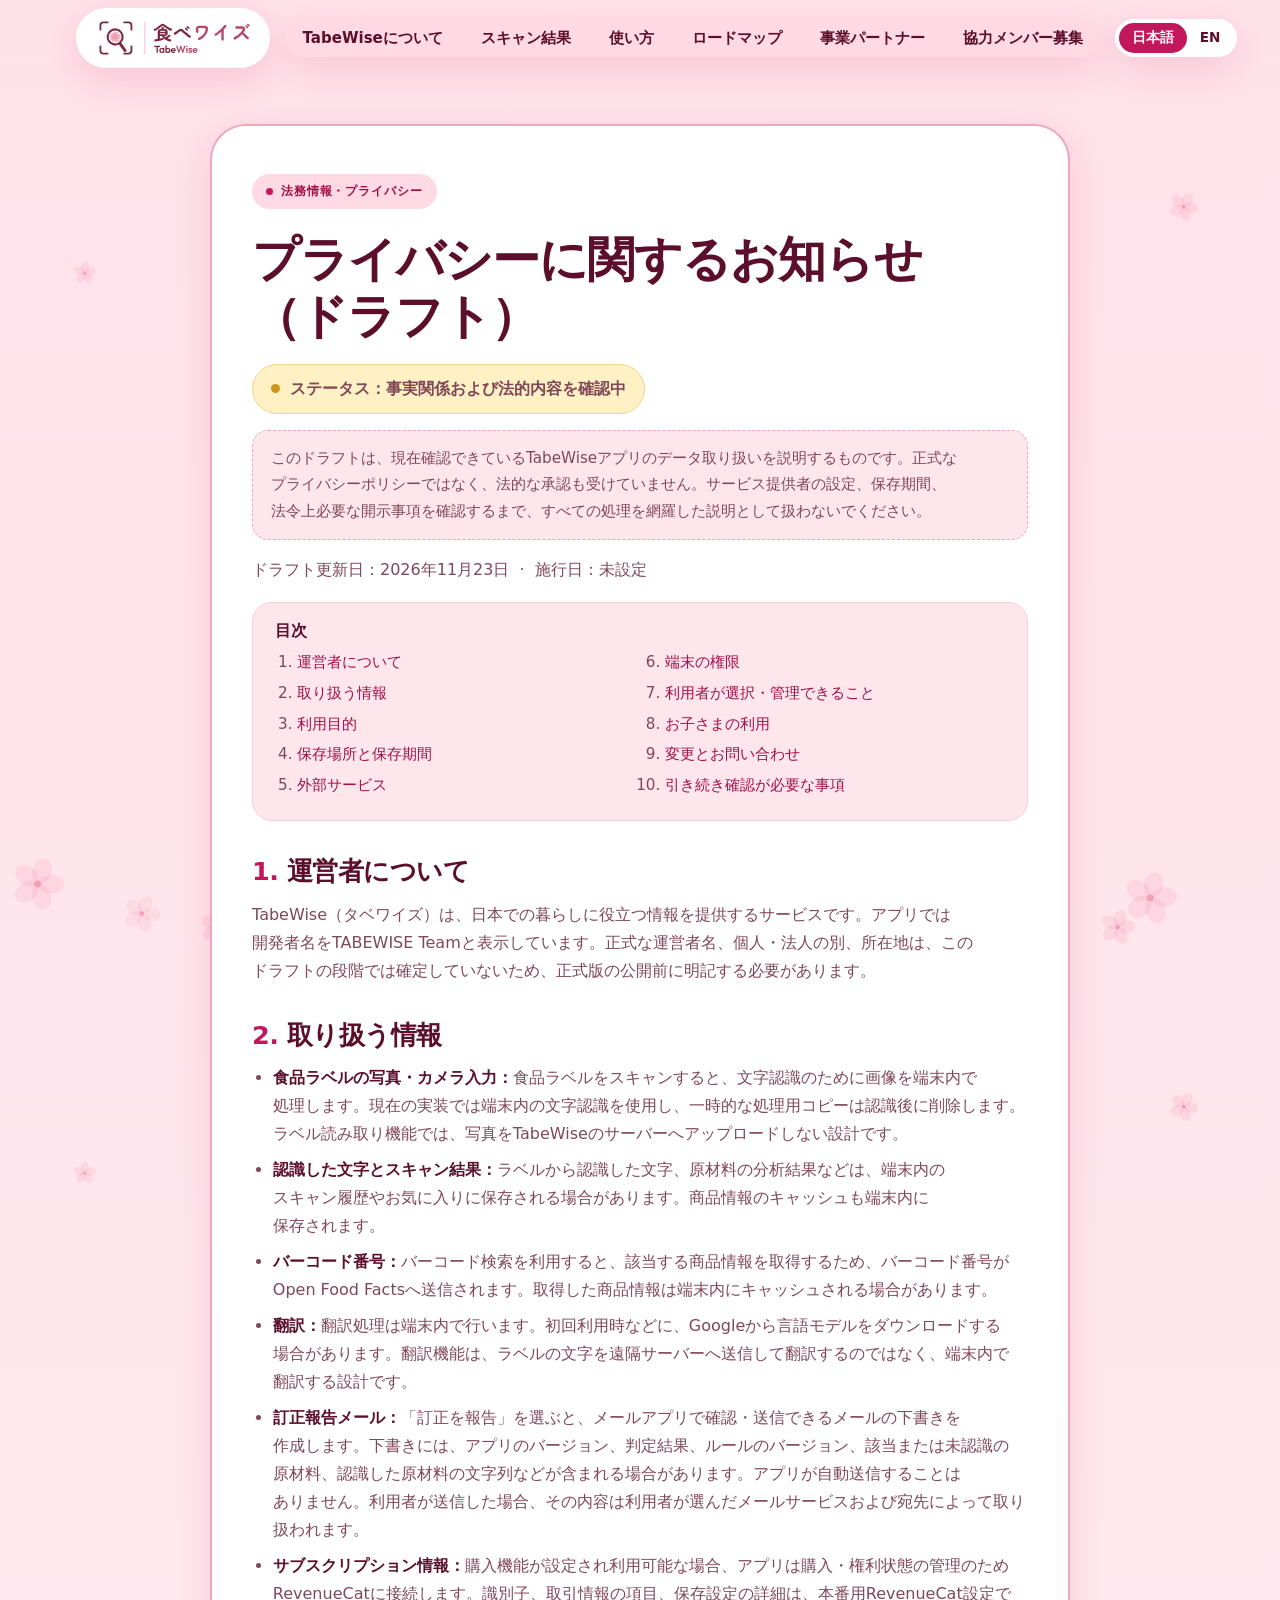
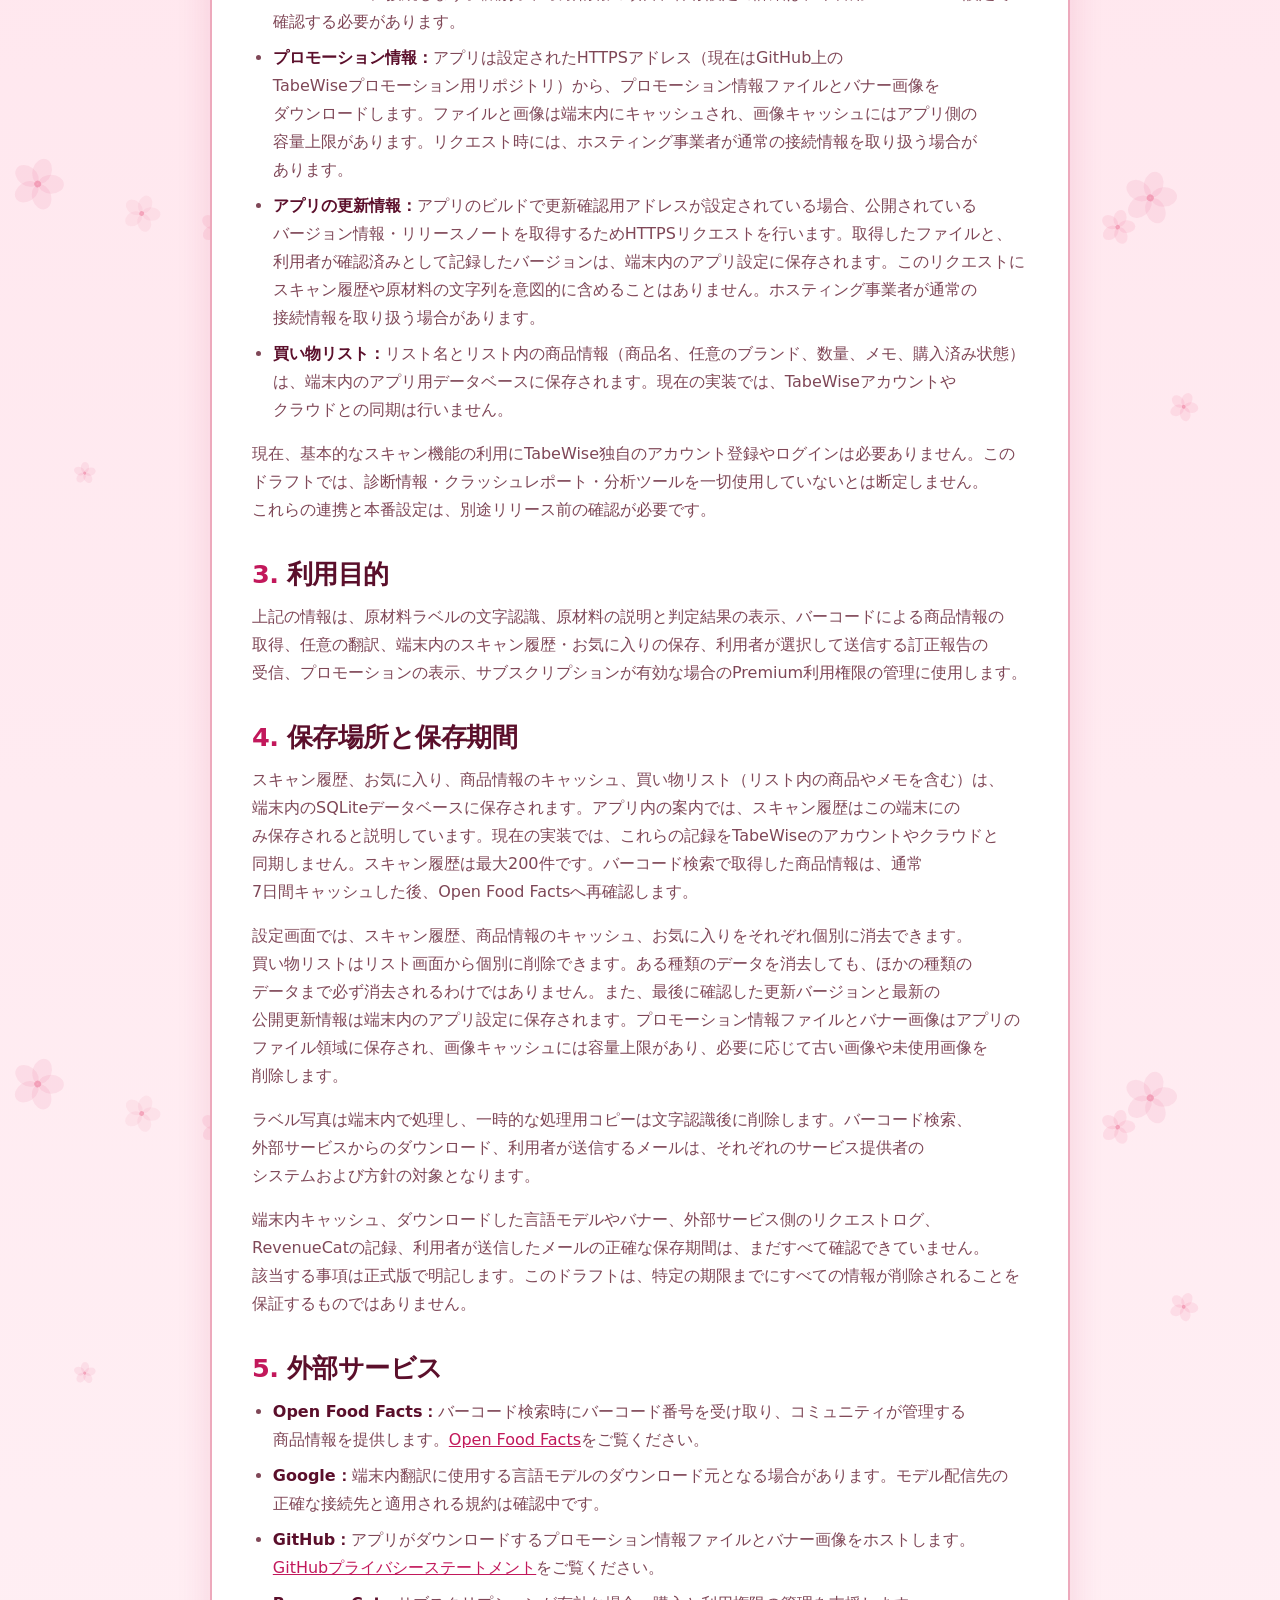
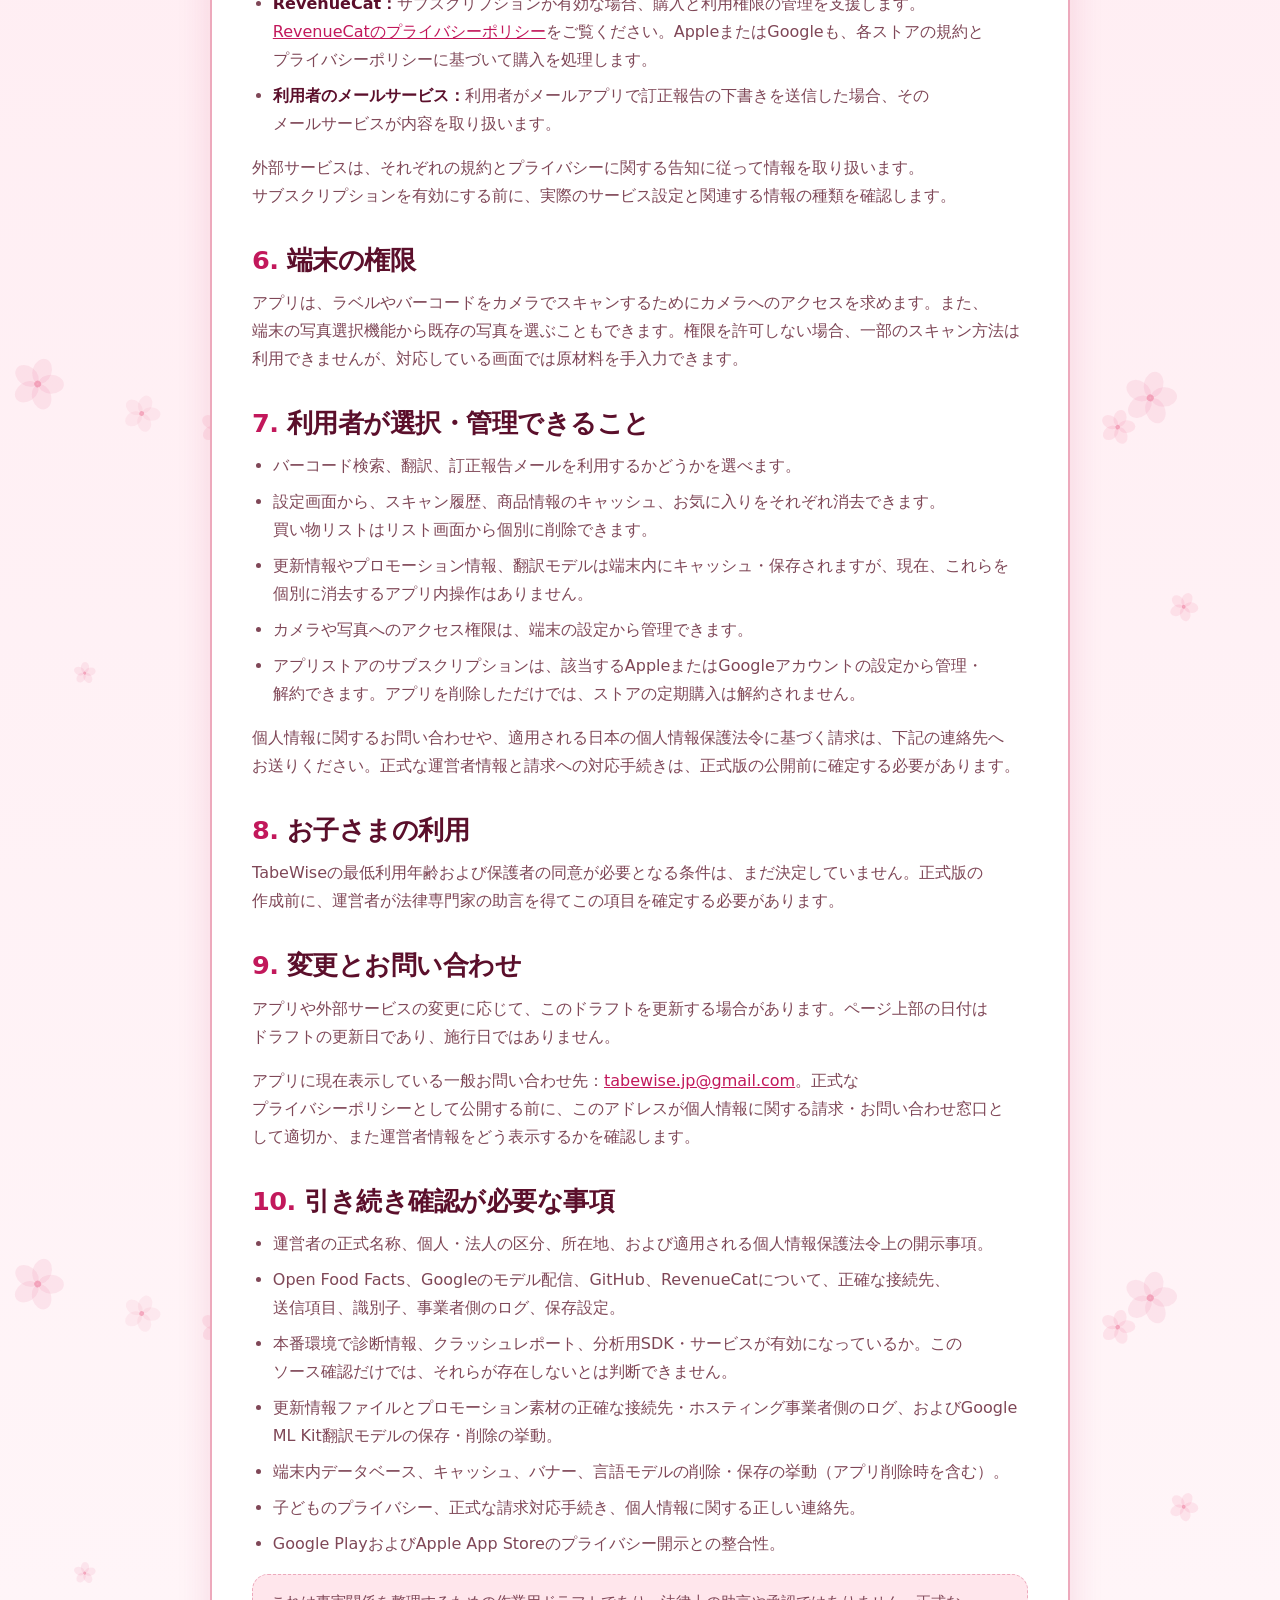
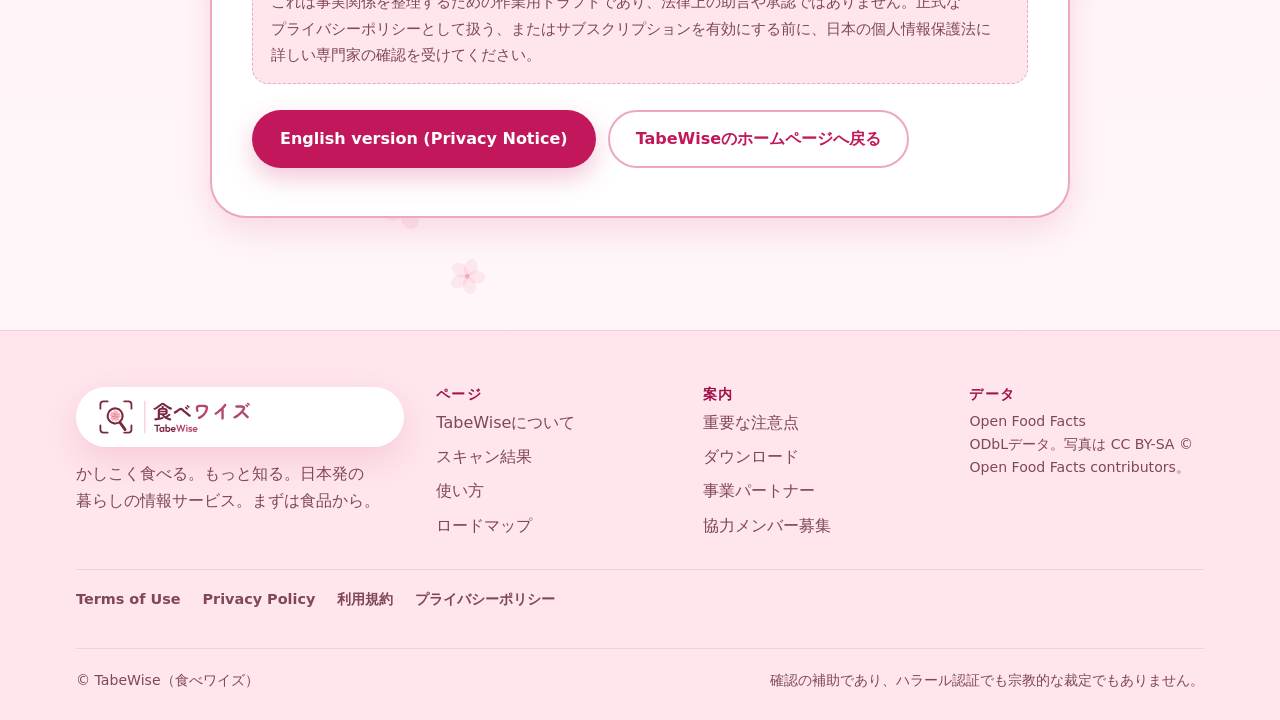
==== commit 87ebe45c: "docs(privacy): document local shopping and update caches" ====
--- a/privacy-ja.html
+++ b/privacy-ja.html
@@ -59,7 +59,9 @@
           <li><strong>翻訳：</strong>翻訳処理は端末内で行います。初回利用時などに、Googleから言語モデルをダウンロードする場合があります。翻訳機能は、ラベルの文字を遠隔サーバーへ送信して翻訳するのではなく、端末内で翻訳する設計です。</li>
           <li><strong>訂正報告メール：</strong>「訂正を報告」を選ぶと、メールアプリで確認・送信できるメールの下書きを作成します。下書きには、アプリのバージョン、判定結果、ルールのバージョン、該当または未認識の原材料、認識した原材料の文字列などが含まれる場合があります。アプリが自動送信することはありません。利用者が送信した場合、その内容は利用者が選んだメールサービスおよび宛先によって取り扱われます。</li>
           <li><strong>サブスクリプション情報：</strong>購入機能が設定され利用可能な場合、アプリは購入・権利状態の管理のためRevenueCatに接続します。識別子、取引情報の項目、保存設定の詳細は、本番用RevenueCat設定で確認する必要があります。</li>
-          <li><strong>プロモーション情報：</strong>アプリはGitHubからプロモーション情報のファイルやバナー画像をダウンロードします。端末からファイルをリクエストする際、ホスティング事業者が通常の接続情報を取り扱う場合があります。</li>
+          <li><strong>プロモーション情報：</strong>アプリは設定されたHTTPSアドレス（現在はGitHub上のTabeWiseプロモーション用リポジトリ）から、プロモーション情報ファイルとバナー画像をダウンロードします。ファイルと画像は端末内にキャッシュされ、画像キャッシュにはアプリ側の容量上限があります。リクエスト時には、ホスティング事業者が通常の接続情報を取り扱う場合があります。</li>
+          <li><strong>アプリの更新情報：</strong>アプリのビルドで更新確認用アドレスが設定されている場合、公開されているバージョン情報・リリースノートを取得するためHTTPSリクエストを行います。取得したファイルと、利用者が確認済みとして記録したバージョンは、端末内のアプリ設定に保存されます。このリクエストにスキャン履歴や原材料の文字列を意図的に含めることはありません。ホスティング事業者が通常の接続情報を取り扱う場合があります。</li>
+          <li><strong>買い物リスト：</strong>リスト名とリスト内の商品情報（商品名、任意のブランド、数量、メモ、購入済み状態）は、端末内のアプリ用データベースに保存されます。現在の実装では、TabeWiseアカウントやクラウドとの同期は行いません。</li>
         </ul>
         <p>現在、基本的なスキャン機能の利用にTabeWise独自のアカウント登録やログインは必要ありません。このドラフトでは、診断情報・クラッシュレポート・分析ツールを一切使用していないとは断定しません。これらの連携と本番設定は、別途リリース前の確認が必要です。</p>
       </section>
@@ -67,7 +69,8 @@
         <p>上記の情報は、原材料ラベルの文字認識、原材料の説明と判定結果の表示、バーコードによる商品情報の取得、任意の翻訳、端末内のスキャン履歴・お気に入りの保存、利用者が選択して送信する訂正報告の受信、プロモーションの表示、サブスクリプションが有効な場合のPremium利用権限の管理に使用します。</p>
       </section>
       <section class="doc-section" id="storage"><h2><span class="num">4.</span> 保存場所と保存期間</h2>
-        <p>スキャン履歴、お気に入り、取得した商品情報のキャッシュは、端末内のアプリ用データベースに保存されます。アプリ内の案内では、スキャン履歴はこの端末にのみ保存されると説明しています。現在の設計では、これらのデータをTabeWiseのクラウドと同期する機能はありません。</p>
+        <p>スキャン履歴、お気に入り、商品情報のキャッシュ、買い物リスト（リスト内の商品やメモを含む）は、端末内のSQLiteデータベースに保存されます。アプリ内の案内では、スキャン履歴はこの端末にのみ保存されると説明しています。現在の実装では、これらの記録をTabeWiseのアカウントやクラウドと同期しません。スキャン履歴は最大200件です。バーコード検索で取得した商品情報は、通常7日間キャッシュした後、Open Food Factsへ再確認します。</p>
+        <p>設定画面では、スキャン履歴、商品情報のキャッシュ、お気に入りをそれぞれ個別に消去できます。買い物リストはリスト画面から個別に削除できます。ある種類のデータを消去しても、ほかの種類のデータまで必ず消去されるわけではありません。また、最後に確認した更新バージョンと最新の公開更新情報は端末内のアプリ設定に保存されます。プロモーション情報ファイルとバナー画像はアプリのファイル領域に保存され、画像キャッシュには容量上限があり、必要に応じて古い画像や未使用画像を削除します。</p>
         <p>ラベル写真は端末内で処理し、一時的な処理用コピーは文字認識後に削除します。バーコード検索、外部サービスからのダウンロード、利用者が送信するメールは、それぞれのサービス提供者のシステムおよび方針の対象となります。</p>
         <p>端末内キャッシュ、ダウンロードした言語モデルやバナー、外部サービス側のリクエストログ、RevenueCatの記録、利用者が送信したメールの正確な保存期間は、まだすべて確認できていません。該当する事項は正式版で明記します。このドラフトは、特定の期限までにすべての情報が削除されることを保証するものではありません。</p>
       </section>
@@ -87,7 +90,8 @@
       <section class="doc-section" id="choices"><h2><span class="num">7.</span> 利用者が選択・管理できること</h2>
         <ul>
           <li>バーコード検索、翻訳、訂正報告メールを利用するかどうかを選べます。</li>
-          <li>アプリ内の操作から、スキャン履歴やお気に入りを管理・削除できます。</li>
+          <li>設定画面から、スキャン履歴、商品情報のキャッシュ、お気に入りをそれぞれ消去できます。買い物リストはリスト画面から個別に削除できます。</li>
+          <li>更新情報やプロモーション情報、翻訳モデルは端末内にキャッシュ・保存されますが、現在、これらを個別に消去するアプリ内操作はありません。</li>
           <li>カメラや写真へのアクセス権限は、端末の設定から管理できます。</li>
           <li>アプリストアのサブスクリプションは、該当するAppleまたはGoogleアカウントの設定から管理・解約できます。アプリを削除しただけでは、ストアの定期購入は解約されません。</li>
         </ul>
@@ -104,7 +108,8 @@
         <ul>
           <li>運営者の正式名称、個人・法人の区分、所在地、および適用される個人情報保護法令上の開示事項。</li>
           <li>Open Food Facts、Googleのモデル配信、GitHub、RevenueCatについて、正確な接続先、送信項目、識別子、事業者側のログ、保存設定。</li>
-          <li>本番環境で診断情報、クラッシュレポート、分析用SDK・サービスが有効になっているか。</li>
+          <li>本番環境で診断情報、クラッシュレポート、分析用SDK・サービスが有効になっているか。このソース確認だけでは、それらが存在しないとは判断できません。</li>
+          <li>更新情報ファイルとプロモーション素材の正確な接続先・ホスティング事業者側のログ、およびGoogle ML Kit翻訳モデルの保存・削除の挙動。</li>
           <li>端末内データベース、キャッシュ、バナー、言語モデルの削除・保存の挙動（アプリ削除時を含む）。</li>
           <li>子どものプライバシー、正式な請求対応手続き、個人情報に関する正しい連絡先。</li>
           <li>Google PlayおよびApple App Storeのプライバシー開示との整合性。</li>
